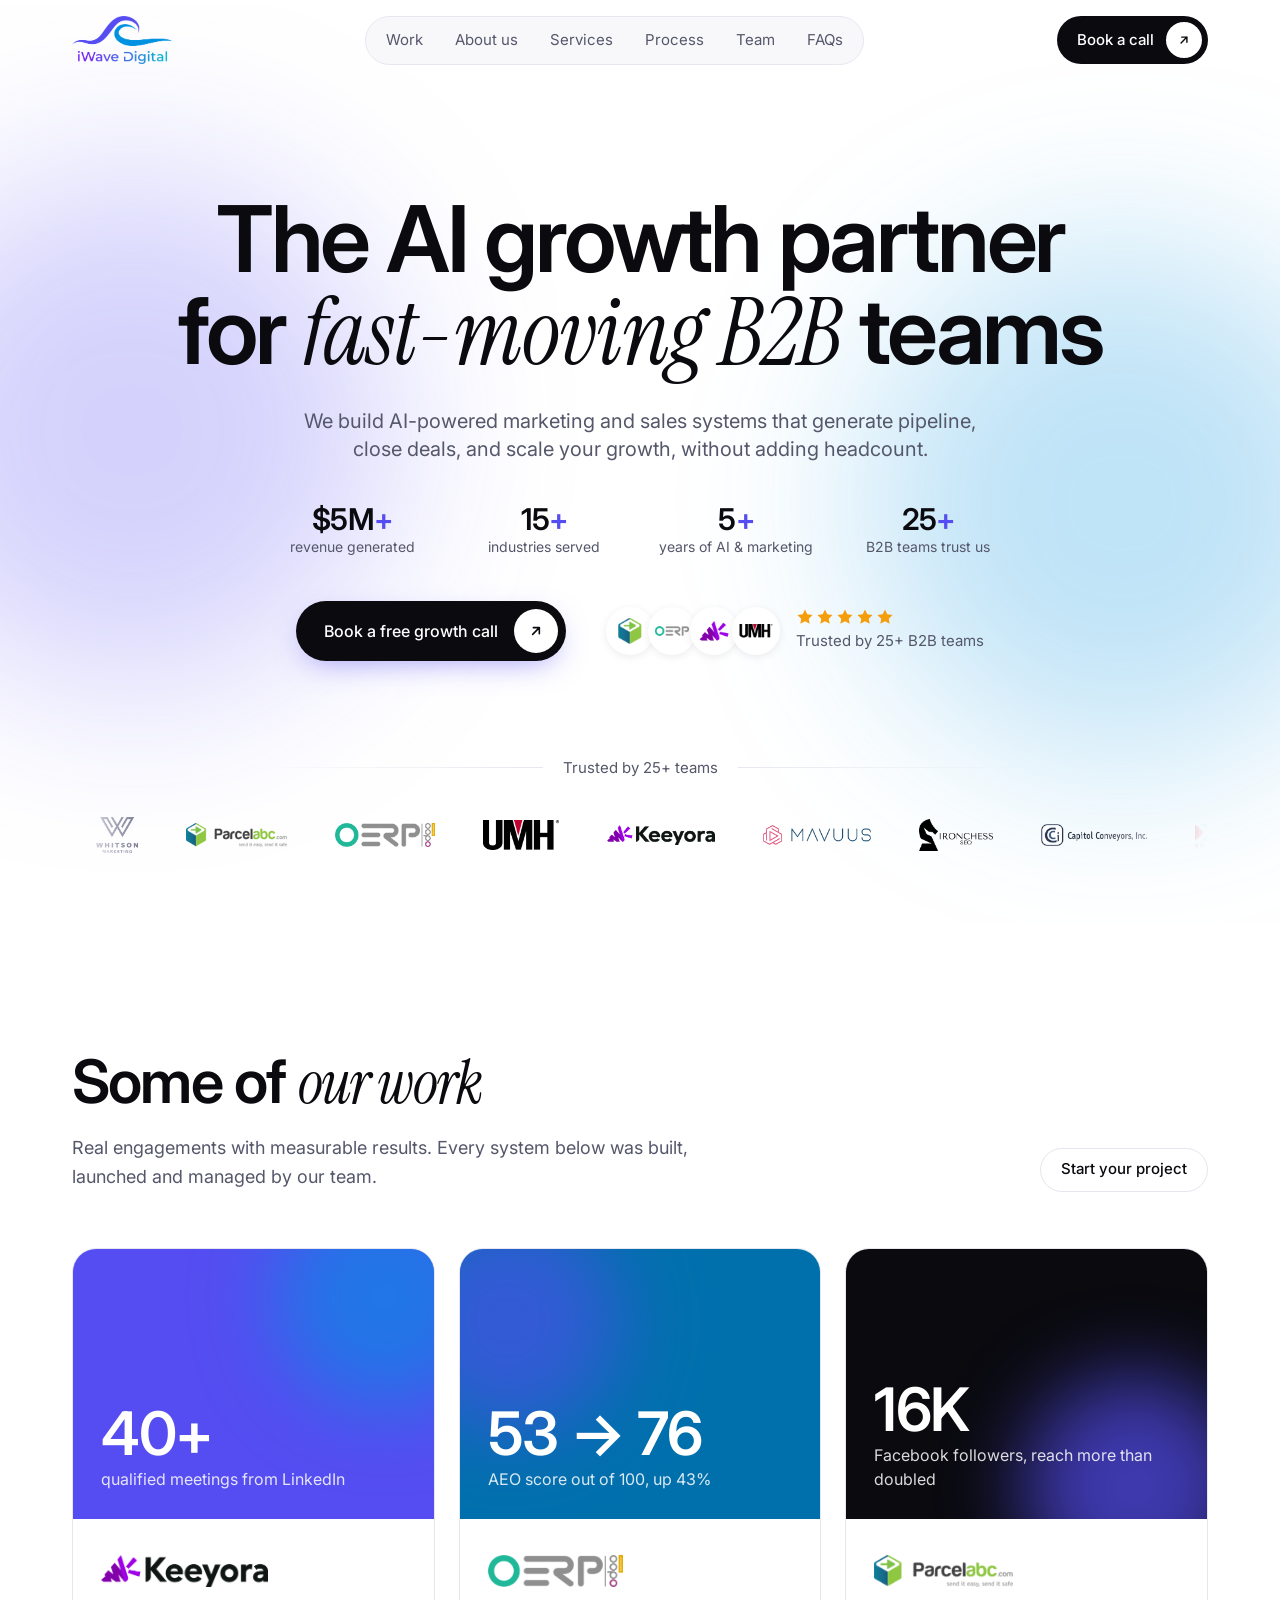
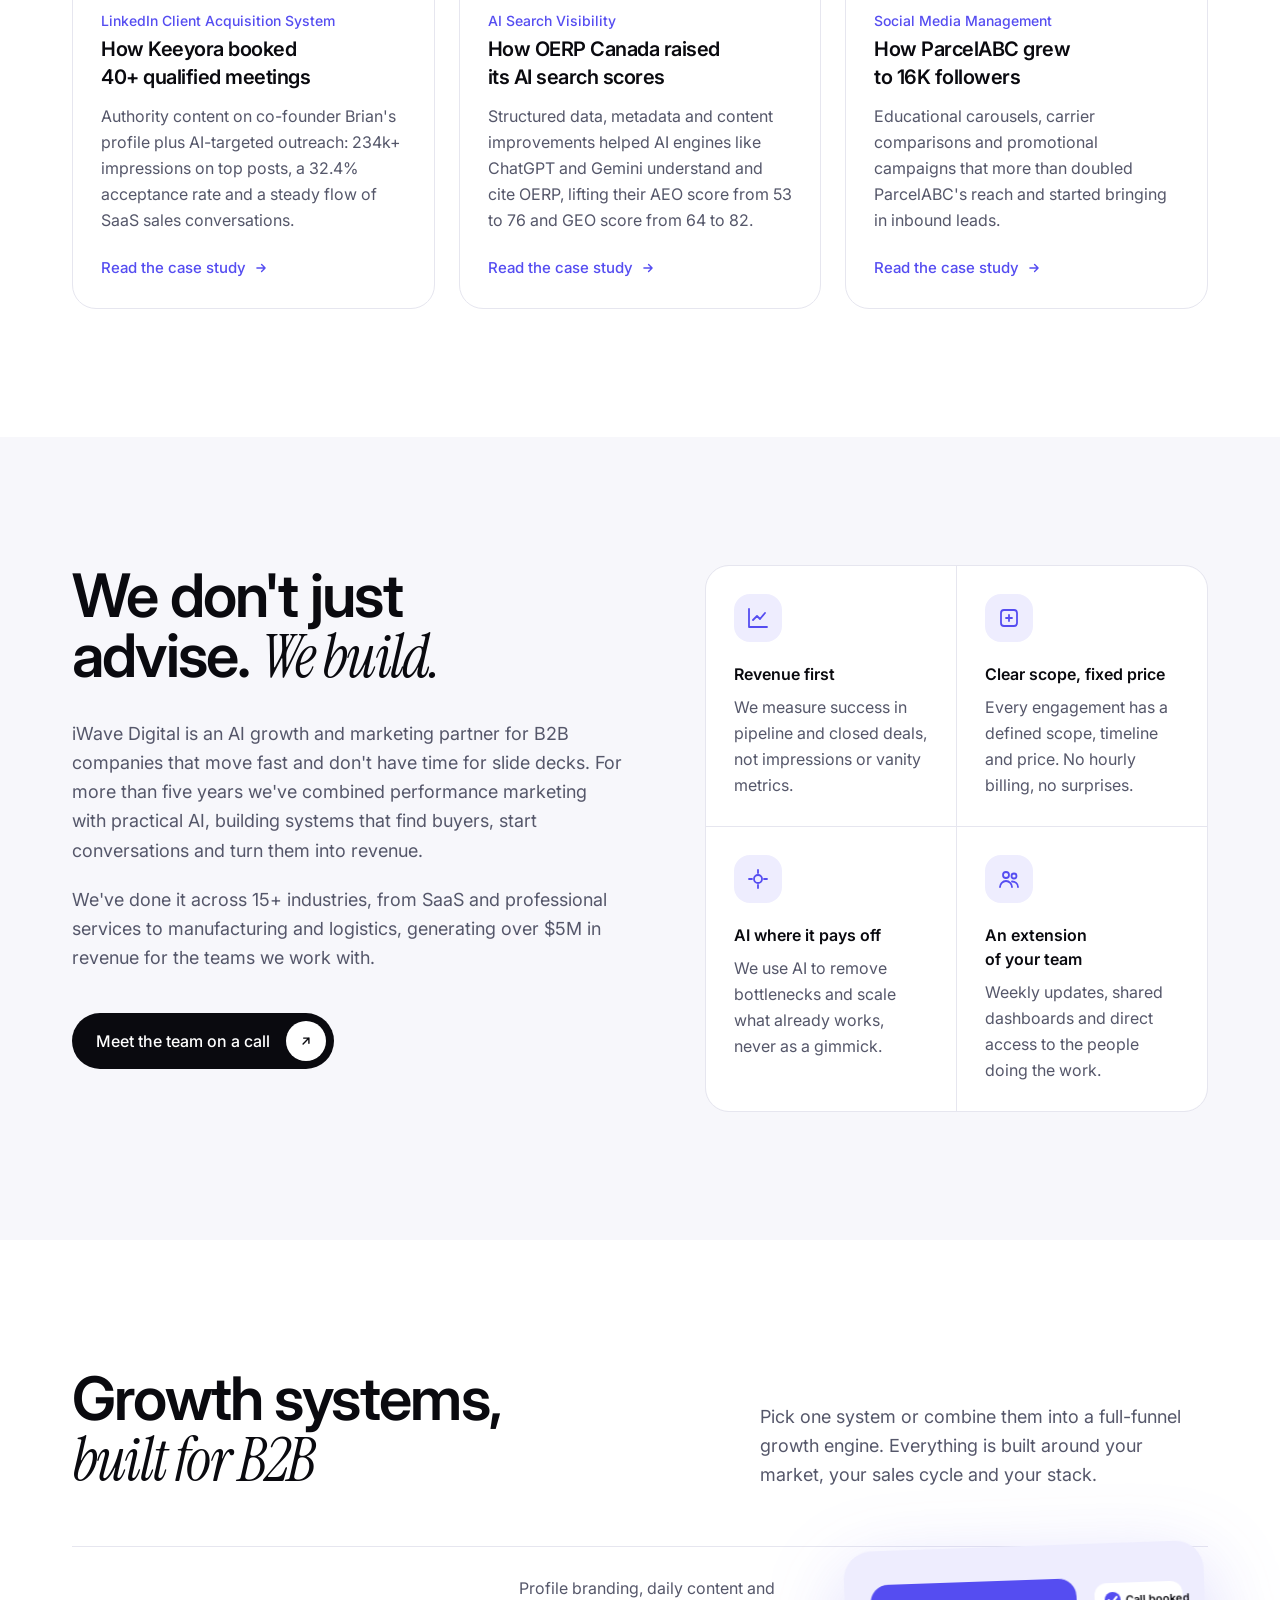
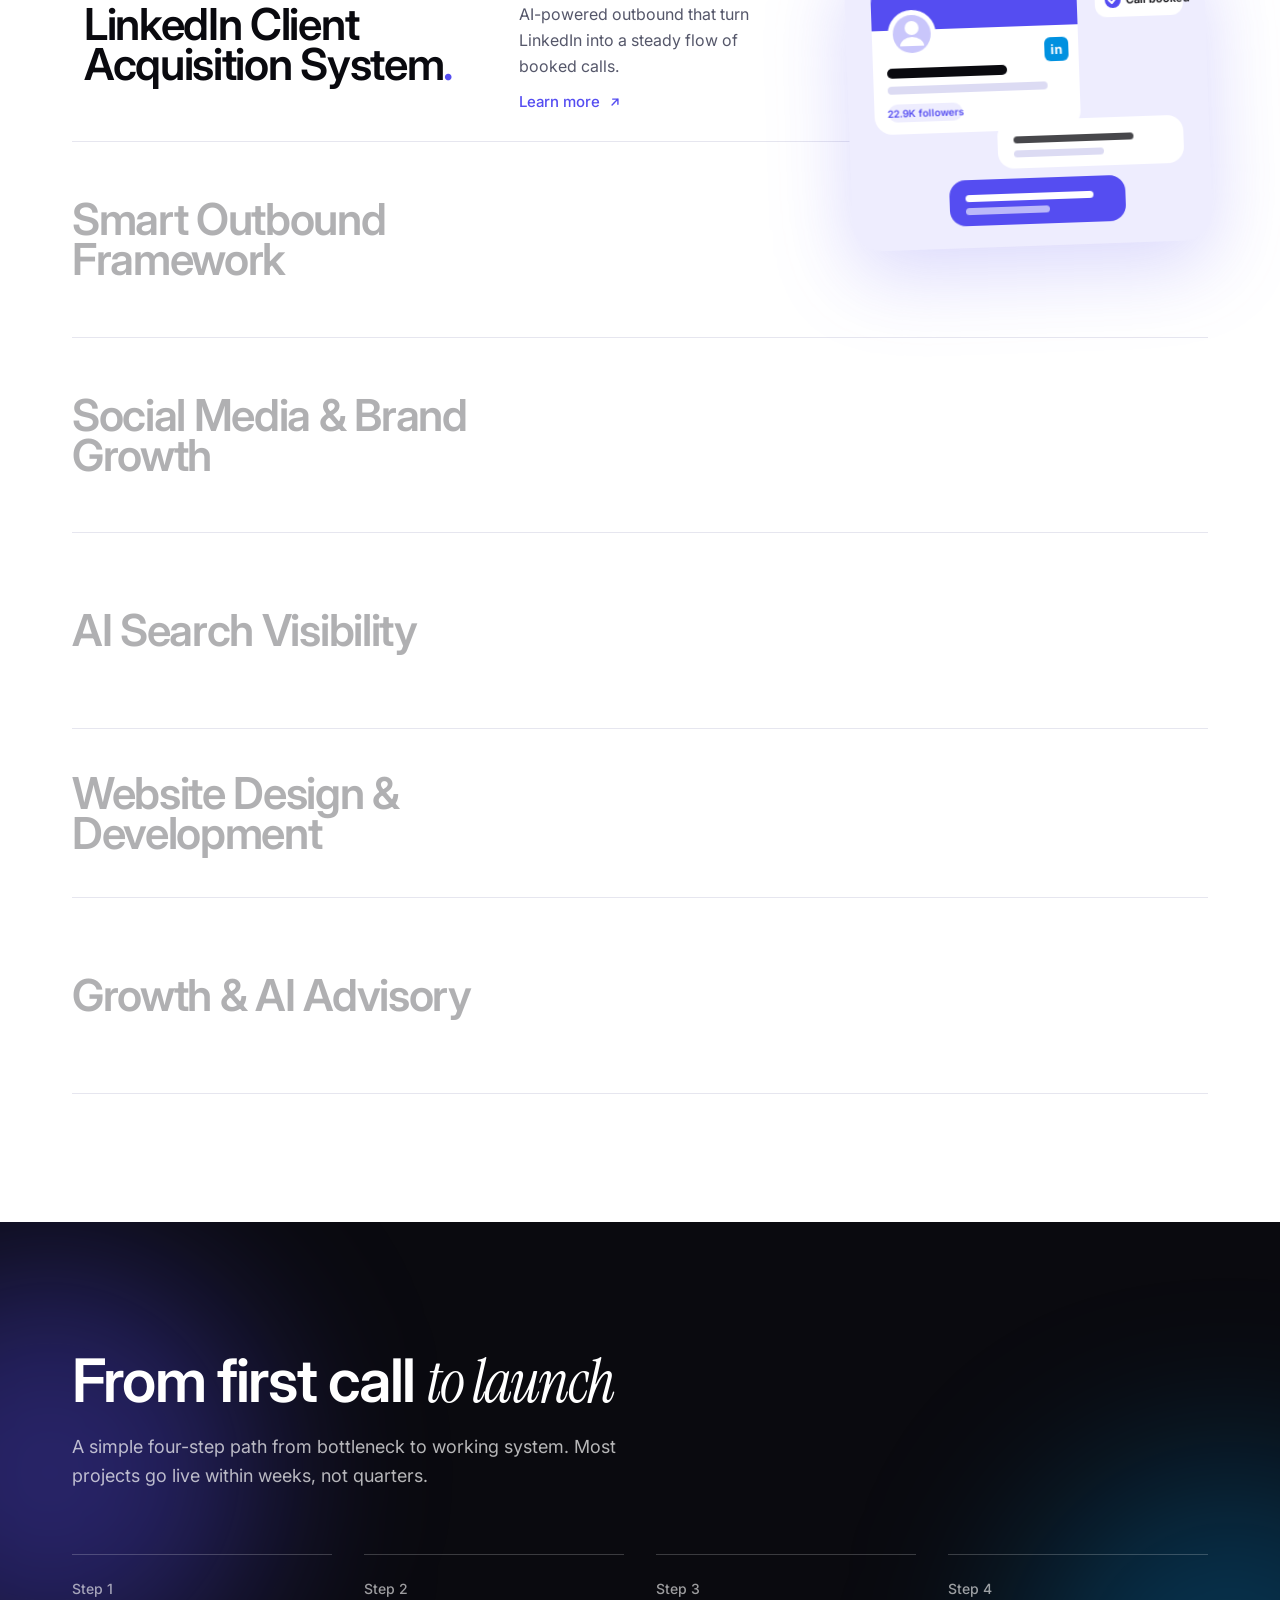
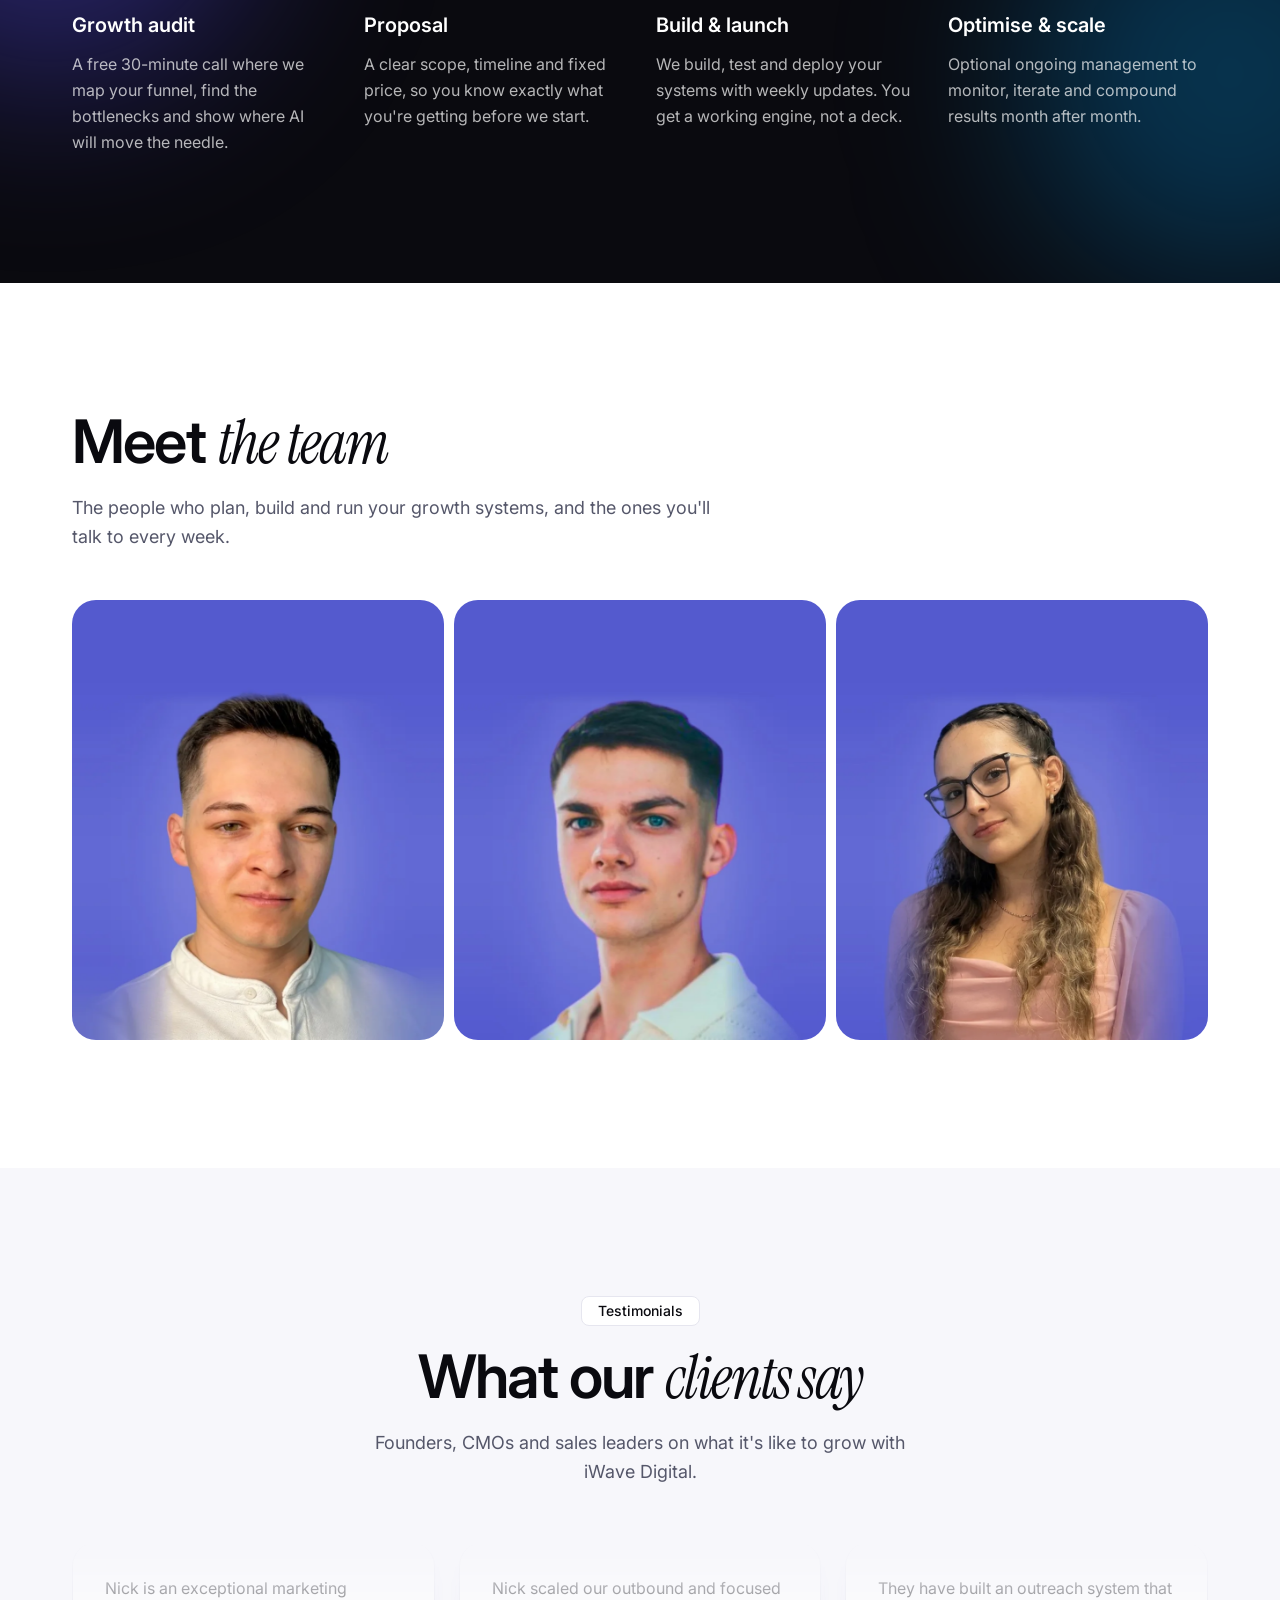
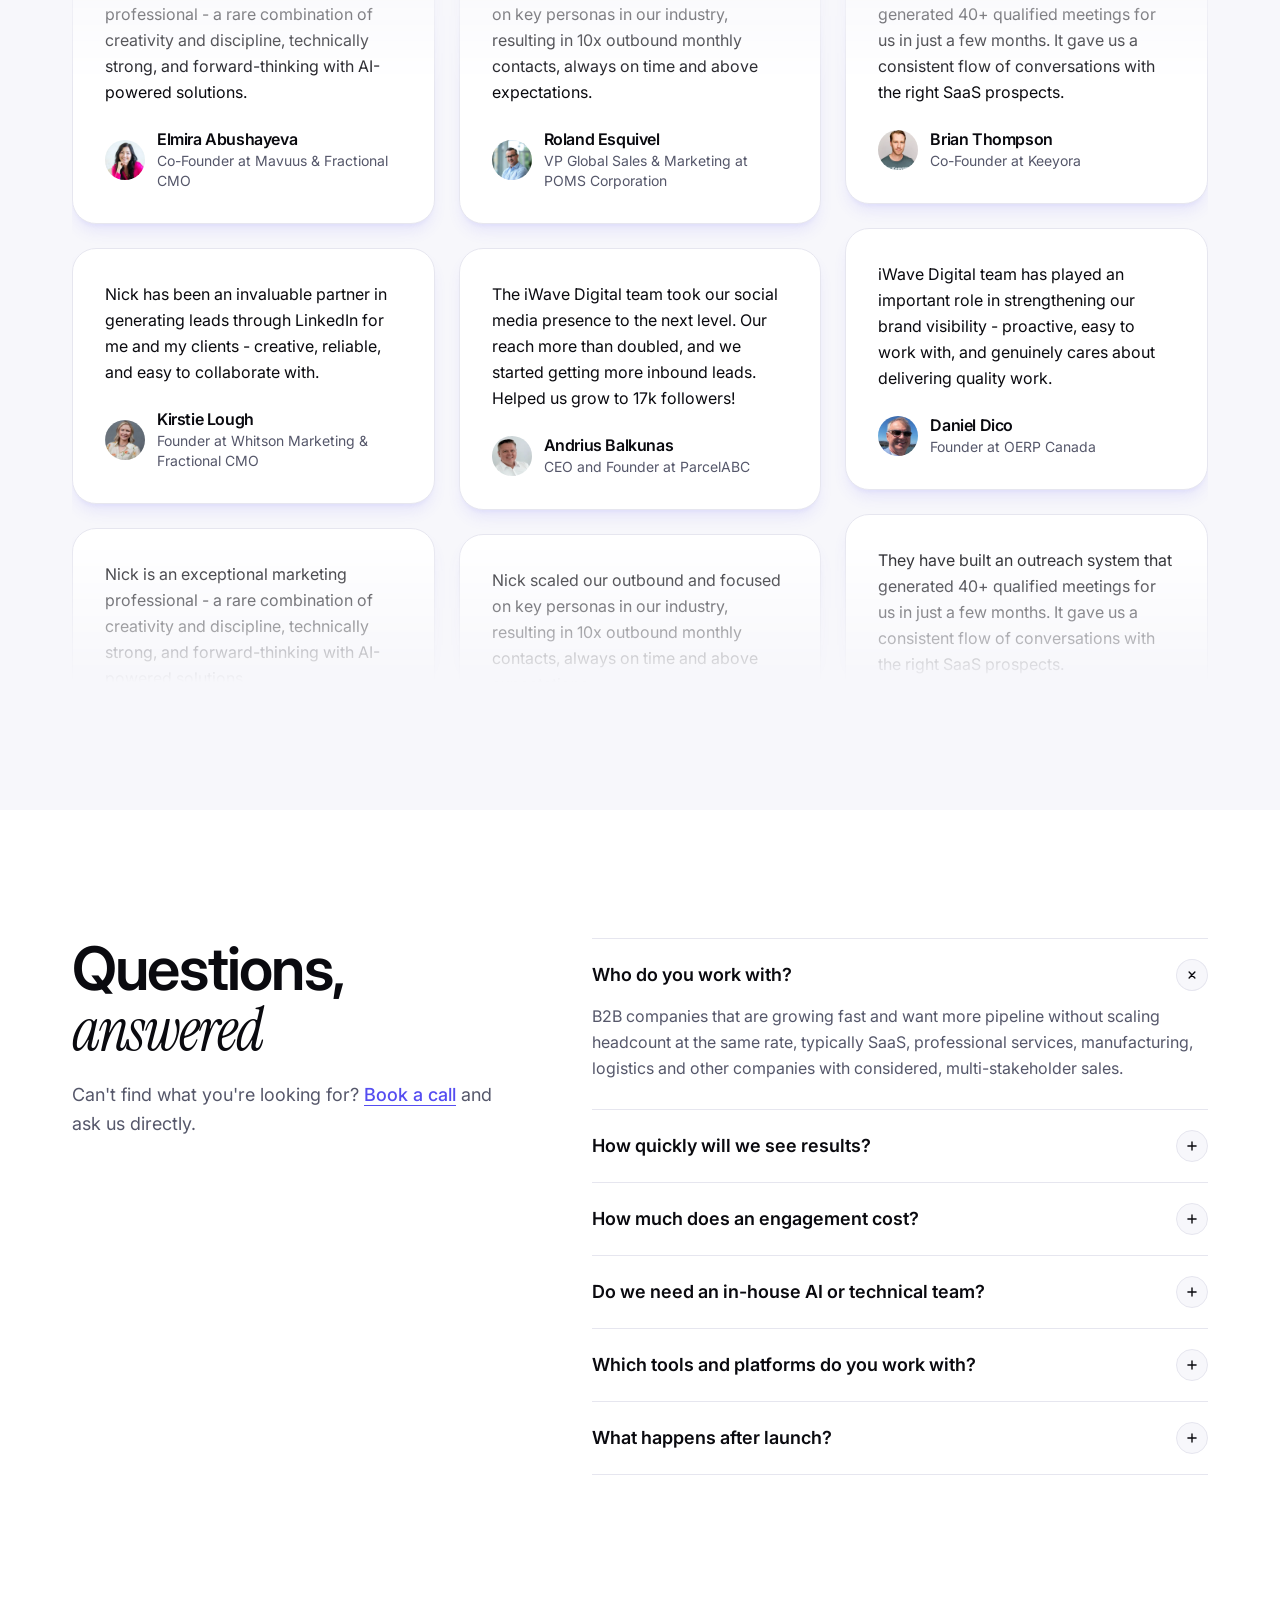
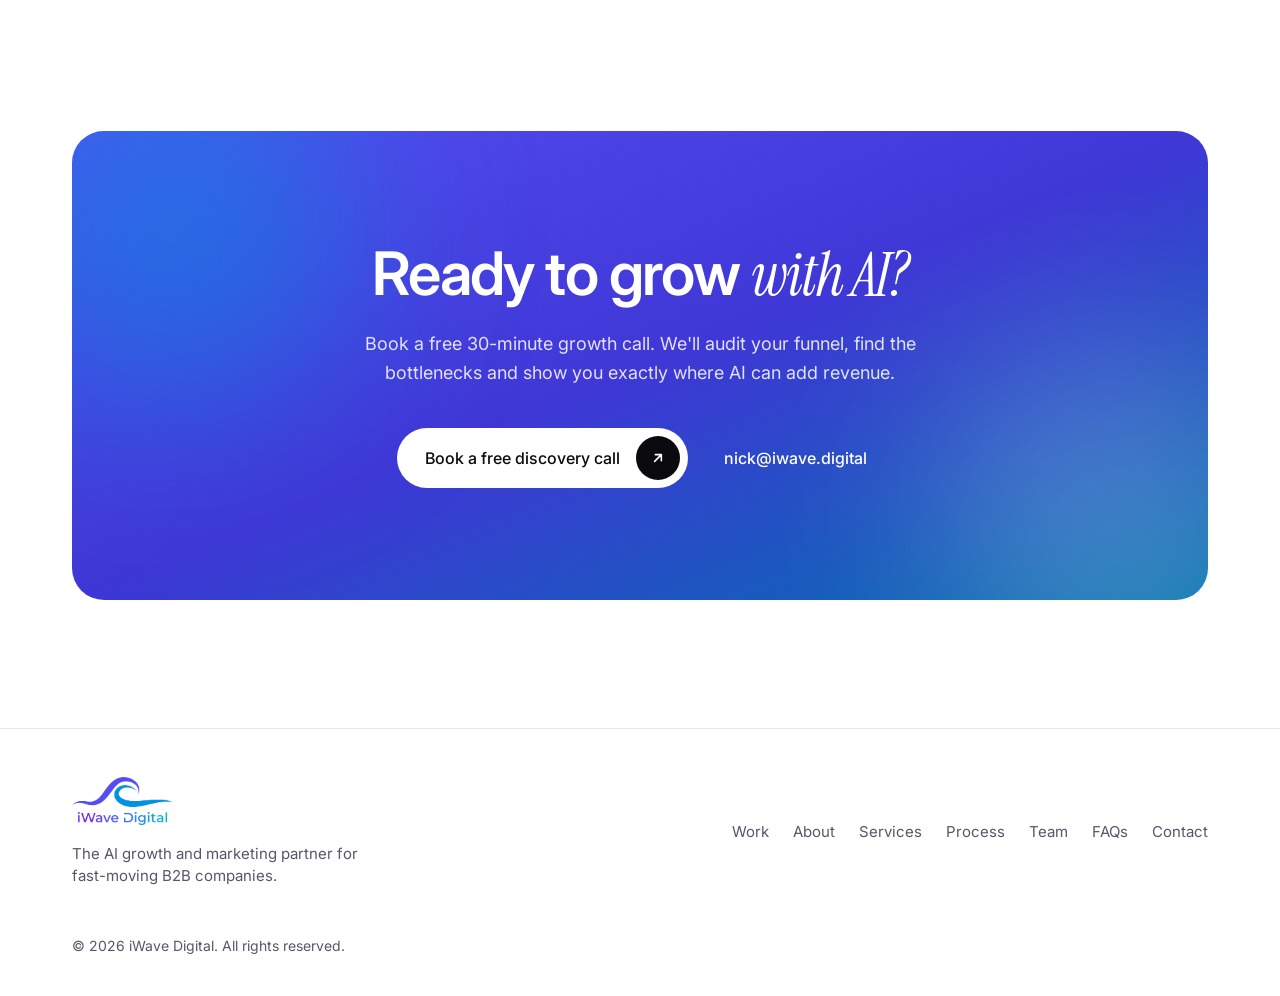
==== index.html @ d18ebdaa "Launch iWave Digital marketing site Static site: homepage, six service pages generated by tools/buil" ====
<!doctype html>
<html lang="en">
<head>
  <meta charset="utf-8" />
  <meta name="viewport" content="width=device-width, initial-scale=1" />
  <title>iWave Digital — The AI growth partner for fast-moving B2B companies</title>
  <meta name="description" content="iWave Digital builds AI-powered growth and marketing systems for fast-moving B2B companies. $5M+ revenue generated across 15+ industries." />
  <link rel="canonical" href="https://www.iwave.digital/" />
  <meta name="theme-color" content="#554DF1" />
  <link rel="icon" href="favicon.ico" sizes="any" />
  <link rel="icon" type="image/png" sizes="32x32" href="favicon-32x32.png" />
  <link rel="icon" type="image/png" sizes="16x16" href="favicon-16x16.png" />
  <link rel="apple-touch-icon" href="apple-touch-icon.png" />
  <link rel="manifest" href="site.webmanifest" />

  <meta property="og:type" content="website" />
  <meta property="og:site_name" content="iWave Digital" />
  <meta property="og:title" content="iWave Digital — The AI growth partner for fast-moving B2B companies" />
  <meta property="og:description" content="iWave Digital builds AI-powered growth and marketing systems for fast-moving B2B companies. $5M+ revenue generated across 15+ industries." />
  <meta property="og:url" content="https://www.iwave.digital/" />
  <meta property="og:image" content="https://www.iwave.digital/assets/og-image.jpg" />
  <meta property="og:image:width" content="1200" />
  <meta property="og:image:height" content="630" />
  <meta name="twitter:card" content="summary_large_image" />
  <meta name="twitter:title" content="iWave Digital — The AI growth partner for fast-moving B2B companies" />
  <meta name="twitter:description" content="iWave Digital builds AI-powered growth and marketing systems for fast-moving B2B companies. $5M+ revenue generated across 15+ industries." />
  <meta name="twitter:image" content="https://www.iwave.digital/assets/og-image.jpg" />

  <link rel="preconnect" href="https://fonts.googleapis.com" />
  <link rel="preconnect" href="https://fonts.gstatic.com" crossorigin />
  <link href="https://fonts.googleapis.com/css2?family=Inter:wght@400;500;600;700&family=Instrument+Serif:ital@0;1&display=swap" rel="stylesheet" />

  <link rel="stylesheet" href="assets/tailwind.css" />
  <link rel="stylesheet" href="assets/site.css" />
  <script type="application/ld+json">{"@context": "https://schema.org", "@type": "Organization", "name": "iWave Digital", "url": "https://www.iwave.digital/", "logo": "https://www.iwave.digital/assets/iwave-logo.png", "email": "nick@iwave.digital", "description": "iWave Digital builds AI-powered growth and marketing systems for fast-moving B2B companies. $5M+ revenue generated across 15+ industries.", "founder": {"@type": "Person", "name": "Nick Gheorghita"}}</script>
  <script type="application/ld+json">{"@context": "https://schema.org", "@type": "WebSite", "name": "iWave Digital", "url": "https://www.iwave.digital/"}</script>
  <script type="application/ld+json">{"@context": "https://schema.org", "@type": "FAQPage", "mainEntity": [{"@type": "Question", "name": "Who do you work with?", "acceptedAnswer": {"@type": "Answer", "text": "B2B companies that are growing fast and want more pipeline without scaling headcount at the same rate, typically SaaS, professional services, manufacturing, logistics and other companies with considered, multi-stakeholder sales."}}, {"@type": "Question", "name": "How quickly will we see results?", "acceptedAnswer": {"@type": "Answer", "text": "Most outbound and paid systems start producing meetings within the first 30–45 days. Content and SEO compound over three to six months. We agree on the milestones up front so you always know what to expect."}}, {"@type": "Question", "name": "How much does an engagement cost?", "acceptedAnswer": {"@type": "Answer", "text": "Every project is fixed-price and scoped after the growth audit, so there's no hourly billing or scope creep. You'll see the full price before anything starts."}}, {"@type": "Question", "name": "Do we need an in-house AI or technical team?", "acceptedAnswer": {"@type": "Answer", "text": "No. We handle strategy, build and deployment, and document everything so your team can run it. If you do have technical staff, we'll work alongside them."}}, {"@type": "Question", "name": "Which tools and platforms do you work with?", "acceptedAnswer": {"@type": "Answer", "text": "We build on the stack you already use, including HubSpot, Salesforce, Pipedrive, LinkedIn, Google Ads and more, and bring in best-in-class AI and automation tools only where they add value."}}, {"@type": "Question", "name": "What happens after launch?", "acceptedAnswer": {"@type": "Answer", "text": "You own everything we build. Many clients keep us on an optional monthly plan to monitor performance, run experiments and keep improving results."}}]}</script>
</head>

<body class="bg-white font-sans text-ink">
  <a href="#main" class="sr-only focus:not-sr-only focus:fixed focus:left-4 focus:top-4 focus:z-[100] focus:rounded-full focus:bg-ink focus:px-4 focus:py-2 focus:text-white">Skip to content</a>

  <!-- ============ HEADER ============ -->
  <header id="top" class="sticky top-0 z-50 transition-colors" data-header>
    <div class="mx-auto flex max-w-site items-center justify-between gap-4 px-4 py-4 sm:px-6 lg:px-8">
      <a href="#top" class="flex shrink-0 items-center">
        <img src="assets/iwave-logo.png" alt="iWave Digital" width="101" height="48" class="h-10 w-auto sm:h-12" />
      </a>

      <!-- Pill nav (desktop) -->
      <nav aria-label="Primary" class="hidden lg:block">
        <ul class="flex items-center rounded-full border border-line bg-surface/80 p-1 text-[15px] backdrop-blur" data-nav>
          <li><a href="#work" class="nav-link block rounded-full px-4 py-2 text-muted transition hover:text-ink">Work</a></li>
          <li><a href="#about" class="nav-link block rounded-full px-4 py-2 text-muted transition hover:text-ink">About us</a></li>
          <li><a href="#services" class="nav-link block rounded-full px-4 py-2 text-muted transition hover:text-ink">Services</a></li>
          <li><a href="#process" class="nav-link block rounded-full px-4 py-2 text-muted transition hover:text-ink">Process</a></li>
          <li><a href="#team" class="nav-link block rounded-full px-4 py-2 text-muted transition hover:text-ink">Team</a></li>
                    <li><a href="#faq" class="nav-link block rounded-full px-4 py-2 text-muted transition hover:text-ink">FAQs</a></li>
        </ul>
      </nav>

      <div class="flex items-center gap-2">
        <a href="https://cal.com/iwave-digital/discovery-call" target="_blank" rel="noopener" class="group hidden items-center gap-3 rounded-full bg-ink py-1.5 pl-5 pr-1.5 text-[15px] font-medium text-white transition hover:bg-brand sm:inline-flex">
          Book a call
          <span class="flex h-9 w-9 items-center justify-center rounded-full bg-white text-ink transition group-hover:rotate-45" aria-hidden="true">
            <svg width="14" height="14" viewBox="0 0 24 24" fill="none" stroke="currentColor" stroke-width="2.4" stroke-linecap="round" stroke-linejoin="round"><path d="M7 17 17 7M8 7h9v9"/></svg>
          </span>
        </a>
        <button type="button" class="flex h-11 w-11 items-center justify-center rounded-full border border-line bg-white lg:hidden" aria-controls="mobile-menu" aria-expanded="false" aria-label="Open menu" data-menu-btn>
          <svg width="20" height="20" viewBox="0 0 24 24" fill="none" stroke="currentColor" stroke-width="2" stroke-linecap="round" aria-hidden="true"><path d="M4 7h16M4 12h16M4 17h16"/></svg>
        </button>
      </div>
    </div>

    <!-- Mobile menu -->
    <div id="mobile-menu" class="hidden border-t border-line bg-white px-4 pb-6 pt-2 lg:hidden" data-menu>
      <ul class="flex flex-col text-lg">
        <li><a href="#work" class="block border-b border-line py-3">Work</a></li>
        <li><a href="#about" class="block border-b border-line py-3">About us</a></li>
        <li><a href="#services" class="block border-b border-line py-3">Services</a></li>
        <li><a href="#process" class="block border-b border-line py-3">Process</a></li>
        <li><a href="#team" class="block border-b border-line py-3">Team</a></li>
                <li><a href="#faq" class="block border-b border-line py-3">FAQs</a></li>
      </ul>
      <a href="https://cal.com/iwave-digital/discovery-call" target="_blank" rel="noopener" class="mt-5 flex items-center justify-center rounded-full bg-ink py-3.5 font-medium text-white">Book a call</a>
    </div>
  </header>

  <main id="main">
    <!-- ============ HERO ============ -->
    <section class="relative -mt-[76px] overflow-hidden pt-[76px]">
      <div class="glow left-[-10%] top-[18%] h-[520px] w-[520px] bg-brand/25" aria-hidden="true"></div>
      <div class="glow right-[-8%] top-[26%] h-[520px] w-[520px] bg-sky/25" aria-hidden="true"></div>

      <div class="relative mx-auto max-w-site px-4 pb-16 pt-20 text-center sm:px-6 sm:pt-28 lg:px-8">
        <h1 class="rise mx-auto max-w-5xl text-[44px] font-semibold leading-[1.02] tracking-[-0.035em] sm:text-7xl lg:text-[92px]">
          The AI growth partner for
          <span class="font-serif font-normal italic tracking-[-0.01em]">fast-moving B2B</span> teams
        </h1>
        <p class="rise rise-2 mx-auto mt-7 max-w-2xl text-lg leading-relaxed text-muted sm:text-xl">
          We build AI-powered marketing and sales systems that generate pipeline, close deals, and scale your growth, without adding headcount.
        </p>

        <dl class="rise rise-3 mx-auto mt-10 grid max-w-3xl grid-cols-2 gap-y-7 sm:grid-cols-4" aria-label="iWave Digital in numbers">
          <div class="flex flex-col-reverse items-center px-2">
            <dt class="mt-0.5 text-[13px] text-muted sm:text-sm">revenue generated</dt>
            <dd class="text-2xl font-semibold tracking-tight sm:text-[30px]">$5M<span class="text-brand">+</span></dd>
          </div>
          <div class="flex flex-col-reverse items-center px-2">
            <dt class="mt-0.5 text-[13px] text-muted sm:text-sm">industries served</dt>
            <dd class="text-2xl font-semibold tracking-tight sm:text-[30px]">15<span class="text-brand">+</span></dd>
          </div>
          <div class="flex flex-col-reverse items-center px-2">
            <dt class="mt-0.5 text-[13px] text-muted sm:text-sm">years of AI &amp; marketing</dt>
            <dd class="text-2xl font-semibold tracking-tight sm:text-[30px]">5<span class="text-brand">+</span></dd>
          </div>
          <div class="flex flex-col-reverse items-center px-2">
            <dt class="mt-0.5 text-[13px] text-muted sm:text-sm">B2B teams trust us</dt>
            <dd class="text-2xl font-semibold tracking-tight sm:text-[30px]">25<span class="text-brand">+</span></dd>
          </div>
        </dl>

        <div class="rise rise-4 mt-11 flex flex-col items-center justify-center gap-6 sm:flex-row sm:gap-10">
          <a href="https://cal.com/iwave-digital/discovery-call" target="_blank" rel="noopener" class="group inline-flex items-center gap-4 rounded-full bg-ink py-2 pl-7 pr-2 text-base font-medium text-white shadow-[0_10px_30px_-10px_rgba(85,77,241,.55)] transition hover:bg-brand">
            Book a free growth call
            <span class="flex h-11 w-11 items-center justify-center rounded-full bg-white text-ink transition group-hover:rotate-45" aria-hidden="true">
              <svg width="16" height="16" viewBox="0 0 24 24" fill="none" stroke="currentColor" stroke-width="2.4" stroke-linecap="round" stroke-linejoin="round"><path d="M7 17 17 7M8 7h9v9"/></svg>
            </span>
          </a>

          <div class="flex items-center gap-4 text-left">
            <div class="flex -space-x-1.5">
              <img src="assets/marks/parcelabc.webp" alt="ParcelABC" title="ParcelABC" width="48" height="48" class="h-12 w-12 rounded-full border-2 border-white bg-white shadow-[0_2px_8px_rgba(10,10,15,.08)]" />
              <img src="assets/marks/oerp-canada.webp" alt="OERP Canada" title="OERP Canada" width="48" height="48" class="h-12 w-12 rounded-full border-2 border-white bg-white shadow-[0_2px_8px_rgba(10,10,15,.08)]" />
              <img src="assets/marks/keeyora.webp" alt="Keeyora" title="Keeyora" width="48" height="48" class="h-12 w-12 rounded-full border-2 border-white bg-white shadow-[0_2px_8px_rgba(10,10,15,.08)]" />
              <img src="assets/marks/umh.webp" alt="UMH" title="UMH" width="48" height="48" class="h-12 w-12 rounded-full border-2 border-white bg-white shadow-[0_2px_8px_rgba(10,10,15,.08)]" />
            </div>
            <div>
              <div class="flex gap-0.5 text-[#F59E0B]" role="img" aria-label="Rated 5 out of 5">
                <svg width="18" height="18" viewBox="0 0 24 24" fill="currentColor" aria-hidden="true"><path d="m12 2 3.1 6.3 6.9 1-5 4.9 1.2 6.8L12 17.8 5.8 21l1.2-6.8-5-4.9 6.9-1z"/></svg>
                <svg width="18" height="18" viewBox="0 0 24 24" fill="currentColor" aria-hidden="true"><path d="m12 2 3.1 6.3 6.9 1-5 4.9 1.2 6.8L12 17.8 5.8 21l1.2-6.8-5-4.9 6.9-1z"/></svg>
                <svg width="18" height="18" viewBox="0 0 24 24" fill="currentColor" aria-hidden="true"><path d="m12 2 3.1 6.3 6.9 1-5 4.9 1.2 6.8L12 17.8 5.8 21l1.2-6.8-5-4.9 6.9-1z"/></svg>
                <svg width="18" height="18" viewBox="0 0 24 24" fill="currentColor" aria-hidden="true"><path d="m12 2 3.1 6.3 6.9 1-5 4.9 1.2 6.8L12 17.8 5.8 21l1.2-6.8-5-4.9 6.9-1z"/></svg>
                <svg width="18" height="18" viewBox="0 0 24 24" fill="currentColor" aria-hidden="true"><path d="m12 2 3.1 6.3 6.9 1-5 4.9 1.2 6.8L12 17.8 5.8 21l1.2-6.8-5-4.9 6.9-1z"/></svg>
              </div>
              <p class="mt-1 text-[15px] text-muted">Trusted by 25+ B2B teams</p>
            </div>
          </div>
        </div>

        <!-- Logo marquee -->
        <div class="rise rise-4 mt-24">
          <div class="mx-auto flex max-w-3xl items-center gap-5 text-[15px] text-muted">
            <span class="h-px flex-1 bg-gradient-to-r from-transparent to-line" aria-hidden="true"></span>
            <p>Trusted by 25+ teams</p>
            <span class="h-px flex-1 bg-gradient-to-l from-transparent to-line" aria-hidden="true"></span>
          </div>

          <div class="marquee relative mt-8 overflow-hidden" data-marquee>
            <!-- Logos are pre-sized in assets/logos to equal visual weight; the list is duplicated once for a seamless loop. -->
            <ul class="marquee-track items-center" aria-label="Client logos">
              <li class="flex h-12 shrink-0 items-center justify-center px-5 sm:px-6"><img src="assets/logos/whitson-marketing.webp" alt="Whitson Marketing" width="42" height="36" /></li>
              <li class="flex h-12 shrink-0 items-center justify-center px-5 sm:px-6"><img src="assets/logos/parcelabc.webp" alt="ParcelABC" width="101" height="23" /></li>
              <li class="flex h-12 shrink-0 items-center justify-center px-5 sm:px-6"><img src="assets/logos/oerp-canada.webp" alt="OERP Canada" width="100" height="24" /></li>
              <li class="flex h-12 shrink-0 items-center justify-center px-5 sm:px-6"><img src="assets/logos/umh.webp" alt="UMH" width="76" height="32" /></li>
              <li class="flex h-12 shrink-0 items-center justify-center px-5 sm:px-6"><img src="assets/logos/keeyora.webp" alt="Keeyora" width="108" height="21" /></li>
              <li class="flex h-12 shrink-0 items-center justify-center px-5 sm:px-6"><img src="assets/logos/mavuus.webp" alt="Mavuus" width="108" height="20" /></li>
              <li class="flex h-12 shrink-0 items-center justify-center px-5 sm:px-6"><img src="assets/logos/ironchess-seo.webp" alt="IronChess SEO" width="74" height="32" /></li>
              <li class="flex h-12 shrink-0 items-center justify-center px-5 sm:px-6"><img src="assets/logos/capitol-conveyors.webp" alt="Capitol Conveyors" width="106" height="22" /></li>
              <li class="flex h-12 shrink-0 items-center justify-center px-5 sm:px-6"><img src="assets/logos/poms.webp" alt="POMS" width="91" height="26" /></li>
              <!-- duplicate set for seamless loop -->
              <li class="flex h-12 shrink-0 items-center justify-center px-5 sm:px-6" aria-hidden="true"><img src="assets/logos/whitson-marketing.webp" alt="" width="42" height="36" /></li>
              <li class="flex h-12 shrink-0 items-center justify-center px-5 sm:px-6" aria-hidden="true"><img src="assets/logos/parcelabc.webp" alt="" width="101" height="23" /></li>
              <li class="flex h-12 shrink-0 items-center justify-center px-5 sm:px-6" aria-hidden="true"><img src="assets/logos/oerp-canada.webp" alt="" width="100" height="24" /></li>
              <li class="flex h-12 shrink-0 items-center justify-center px-5 sm:px-6" aria-hidden="true"><img src="assets/logos/umh.webp" alt="" width="76" height="32" /></li>
              <li class="flex h-12 shrink-0 items-center justify-center px-5 sm:px-6" aria-hidden="true"><img src="assets/logos/keeyora.webp" alt="" width="108" height="21" /></li>
              <li class="flex h-12 shrink-0 items-center justify-center px-5 sm:px-6" aria-hidden="true"><img src="assets/logos/mavuus.webp" alt="" width="108" height="20" /></li>
              <li class="flex h-12 shrink-0 items-center justify-center px-5 sm:px-6" aria-hidden="true"><img src="assets/logos/ironchess-seo.webp" alt="" width="74" height="32" /></li>
              <li class="flex h-12 shrink-0 items-center justify-center px-5 sm:px-6" aria-hidden="true"><img src="assets/logos/capitol-conveyors.webp" alt="" width="106" height="22" /></li>
              <li class="flex h-12 shrink-0 items-center justify-center px-5 sm:px-6" aria-hidden="true"><img src="assets/logos/poms.webp" alt="" width="91" height="26" /></li>
            </ul>
          </div>
        </div>
      </div>
    </section>

    <!-- ============ CASE STUDIES ============ -->
    <section id="work" class="py-24 sm:py-32">
      <div class="mx-auto max-w-site px-4 sm:px-6 lg:px-8">
        <div class="flex flex-col justify-between gap-6 md:flex-row md:items-end">
          <div class="max-w-2xl">
            <h2 class="text-4xl font-semibold tracking-[-0.03em] sm:text-6xl">Some of <span class="font-serif font-normal italic">our work</span></h2>
            <p class="mt-5 text-lg leading-relaxed text-muted">Real engagements with measurable results. Every system below was built, launched and managed by our team.</p>
          </div>
          <a href="https://cal.com/iwave-digital/discovery-call" target="_blank" rel="noopener" class="inline-flex h-11 items-center gap-2 self-start rounded-full border border-line px-5 text-[15px] font-medium transition hover:border-ink md:self-auto">Start your project</a>
        </div>

        <div class="mt-14 grid gap-6 lg:grid-cols-3">
          <a href="services/linkedin-client-acquisition.html#case-study" class="group flex flex-col overflow-hidden rounded-3xl border border-line bg-white transition hover:-translate-y-1 hover:shadow-[0_24px_60px_-30px_rgba(85,77,241,.45)]">
            <div class="relative flex aspect-[4/3] flex-col justify-end overflow-hidden bg-brand p-7 text-white">
              <div class="absolute -right-16 -top-16 bg-sky/60 h-56 w-56 rounded-full blur-2xl" aria-hidden="true"></div>
              <p class="relative text-6xl font-semibold tracking-tight">40+</p>
              <p class="relative mt-1 text-white/85">qualified meetings from LinkedIn</p>
            </div>
            <div class="flex flex-1 flex-col p-7">
              <div class="flex h-12 items-center"><img src="assets/logos/keeyora.webp" alt="Keeyora" width="180" height="35" class="h-8 w-auto" loading="lazy" /></div>
              <p class="mt-4 text-sm font-medium text-brand">LinkedIn Client Acquisition System</p>
              <h3 class="mt-1 text-xl font-semibold tracking-tight">How Keeyora booked 40+ qualified meetings</h3>
              <p class="mt-3 leading-relaxed text-muted">Authority content on co-founder Brian's profile plus AI-targeted outreach: 234k+ impressions on top posts, a 32.4% acceptance rate and a steady flow of SaaS sales conversations.</p>
              <span class="mt-auto inline-flex items-center gap-2 pt-6 text-[15px] font-medium text-brand">Read the case study<svg class="transition group-hover:translate-x-1" width="14" height="14" viewBox="0 0 24 24" fill="none" stroke="currentColor" stroke-width="2.4" stroke-linecap="round" stroke-linejoin="round" aria-hidden="true"><path d="M5 12h14M13 6l6 6-6 6"/></svg></span>
            </div>
          </a>

          <a href="services/ai-search-visibility.html#case-study" class="group flex flex-col overflow-hidden rounded-3xl border border-line bg-white transition hover:-translate-y-1 hover:shadow-[0_24px_60px_-30px_rgba(85,77,241,.45)]">
            <div class="relative flex aspect-[4/3] flex-col justify-end overflow-hidden bg-sky-dark p-7 text-white">
              <div class="absolute -left-16 -top-10 bg-brand/60 h-56 w-56 rounded-full blur-2xl" aria-hidden="true"></div>
              <p class="relative text-6xl font-semibold tracking-tight">53 → 76</p>
              <p class="relative mt-1 text-white/85">AEO score out of 100, up 43%</p>
            </div>
            <div class="flex flex-1 flex-col p-7">
              <div class="flex h-12 items-center"><img src="assets/logos/oerp-canada.webp" alt="OERP Canada" width="167" height="40" class="h-8 w-auto" loading="lazy" /></div>
              <p class="mt-4 text-sm font-medium text-brand">AI Search Visibility</p>
              <h3 class="mt-1 text-xl font-semibold tracking-tight">How OERP Canada raised its AI search scores</h3>
              <p class="mt-3 leading-relaxed text-muted">Structured data, metadata and content improvements helped AI engines like ChatGPT and Gemini understand and cite OERP, lifting their AEO score from 53 to 76 and GEO score from 64 to 82.</p>
              <span class="mt-auto inline-flex items-center gap-2 pt-6 text-[15px] font-medium text-brand">Read the case study<svg class="transition group-hover:translate-x-1" width="14" height="14" viewBox="0 0 24 24" fill="none" stroke="currentColor" stroke-width="2.4" stroke-linecap="round" stroke-linejoin="round" aria-hidden="true"><path d="M5 12h14M13 6l6 6-6 6"/></svg></span>
            </div>
          </a>

          <a href="services/social-media-brand-growth.html#case-studies" class="group flex flex-col overflow-hidden rounded-3xl border border-line bg-white transition hover:-translate-y-1 hover:shadow-[0_24px_60px_-30px_rgba(85,77,241,.45)]">
            <div class="relative flex aspect-[4/3] flex-col justify-end overflow-hidden bg-ink p-7 text-white">
              <div class="absolute -bottom-20 -right-10 bg-brand/70 h-56 w-56 rounded-full blur-2xl" aria-hidden="true"></div>
              <p class="relative text-6xl font-semibold tracking-tight">16K</p>
              <p class="relative mt-1 text-white/85">Facebook followers, reach more than doubled</p>
            </div>
            <div class="flex flex-1 flex-col p-7">
              <div class="flex h-12 items-center"><img src="assets/logos/parcelabc.webp" alt="ParcelABC" width="169" height="39" class="h-8 w-auto" loading="lazy" /></div>
              <p class="mt-4 text-sm font-medium text-brand">Social Media Management</p>
              <h3 class="mt-1 text-xl font-semibold tracking-tight">How ParcelABC grew to 16K followers</h3>
              <p class="mt-3 leading-relaxed text-muted">Educational carousels, carrier comparisons and promotional campaigns that more than doubled ParcelABC's reach and started bringing in inbound leads.</p>
              <span class="mt-auto inline-flex items-center gap-2 pt-6 text-[15px] font-medium text-brand">Read the case study<svg class="transition group-hover:translate-x-1" width="14" height="14" viewBox="0 0 24 24" fill="none" stroke="currentColor" stroke-width="2.4" stroke-linecap="round" stroke-linejoin="round" aria-hidden="true"><path d="M5 12h14M13 6l6 6-6 6"/></svg></span>
            </div>
          </a>
        </div>
      </div>
    </section>

    <!-- ============ ABOUT ============ -->
    <section id="about" class="bg-surface py-24 sm:py-32">
      <div class="mx-auto grid max-w-site gap-14 px-4 sm:px-6 lg:grid-cols-[1.1fr_1fr] lg:gap-20 lg:px-8">
        <div>
          <h2 class="text-4xl font-semibold tracking-[-0.03em] sm:text-6xl">We don't just advise. <span class="font-serif font-normal italic">We build.</span></h2>
          <div class="mt-8 space-y-5 text-lg leading-relaxed text-muted">
            <p>iWave Digital is an AI growth and marketing partner for B2B companies that move fast and don't have time for slide decks. For more than five years we've combined performance marketing with practical AI, building systems that find buyers, start conversations and turn them into revenue.</p>
            <p>We've done it across 15+ industries, from SaaS and professional services to manufacturing and logistics, generating over $5M in revenue for the teams we work with.</p>
          </div>
          <a href="https://cal.com/iwave-digital/discovery-call" target="_blank" rel="noopener" class="group mt-10 inline-flex items-center gap-4 rounded-full bg-ink py-2 pl-6 pr-2 font-medium text-white transition hover:bg-brand">
            Meet the team on a call
            <span class="flex h-10 w-10 items-center justify-center rounded-full bg-white text-ink transition group-hover:rotate-45" aria-hidden="true">
              <svg width="14" height="14" viewBox="0 0 24 24" fill="none" stroke="currentColor" stroke-width="2.4" stroke-linecap="round" stroke-linejoin="round"><path d="M7 17 17 7M8 7h9v9"/></svg>
            </span>
          </a>
        </div>

        <!-- Principle cards: cursor spotlight, animated icon tile and accent bar on hover/focus/tap -->
        <ul class="grid gap-px overflow-hidden rounded-3xl border border-line bg-line sm:grid-cols-2">
          <li class="about-card group bg-white p-7" tabindex="0">
            <span class="about-icon flex h-12 w-12 items-center justify-center rounded-2xl bg-brand-soft text-brand" aria-hidden="true">
              <svg width="24" height="24" viewBox="0 0 24 24" fill="none" stroke="currentColor" stroke-width="1.8" stroke-linecap="round" stroke-linejoin="round"><path d="M3 3v18h18"/><path class="ab-line" d="m7 14 4-4 3 3 5-6"/><circle class="ab-dot" cx="19" cy="7" r="1.6" fill="currentColor" stroke="none"/></svg>
            </span>
            <h3 class="mt-5 font-semibold">Revenue first</h3>
            <p class="mt-2 leading-relaxed text-muted">We measure success in pipeline and closed deals, not impressions or vanity metrics.</p>
            <span class="about-bar" aria-hidden="true"></span>
          </li>
          <li class="about-card group bg-white p-7" tabindex="0">
            <span class="about-icon flex h-12 w-12 items-center justify-center rounded-2xl bg-brand-soft text-brand" aria-hidden="true">
              <svg width="24" height="24" viewBox="0 0 24 24" fill="none" stroke="currentColor" stroke-width="1.8" stroke-linecap="round" stroke-linejoin="round"><rect x="4" y="4" width="16" height="16" rx="3"/><path class="ab-plus" d="M9 12h6M12 9v6"/></svg>
            </span>
            <h3 class="mt-5 font-semibold">Clear scope, fixed price</h3>
            <p class="mt-2 leading-relaxed text-muted">Every engagement has a defined scope, timeline and price. No hourly billing, no surprises.</p>
            <span class="about-bar" aria-hidden="true"></span>
          </li>
          <li class="about-card group bg-white p-7" tabindex="0">
            <span class="about-icon flex h-12 w-12 items-center justify-center rounded-2xl bg-brand-soft text-brand" aria-hidden="true">
              <svg width="24" height="24" viewBox="0 0 24 24" fill="none" stroke="currentColor" stroke-width="1.8" stroke-linecap="round" stroke-linejoin="round"><path class="ab-rays" d="M12 3v3M12 18v3M3 12h3M18 12h3"/><circle class="ab-core" cx="12" cy="12" r="4"/></svg>
            </span>
            <h3 class="mt-5 font-semibold">AI where it pays off</h3>
            <p class="mt-2 leading-relaxed text-muted">We use AI to remove bottlenecks and scale what already works, never as a gimmick.</p>
            <span class="about-bar" aria-hidden="true"></span>
          </li>
          <li class="about-card group bg-white p-7" tabindex="0">
            <span class="about-icon flex h-12 w-12 items-center justify-center rounded-2xl bg-brand-soft text-brand" aria-hidden="true">
              <svg width="24" height="24" viewBox="0 0 24 24" fill="none" stroke="currentColor" stroke-width="1.8" stroke-linecap="round" stroke-linejoin="round"><g class="ab-p1"><circle cx="9" cy="8" r="3"/><path d="M3 20c0-3.3 2.7-6 6-6s6 2.7 6 6"/></g><g class="ab-p2"><circle cx="17" cy="9" r="2.5"/><path d="M15 14.5c3 0 6 1.8 6 5.5"/></g></svg>
            </span>
            <h3 class="mt-5 font-semibold">An extension of your team</h3>
            <p class="mt-2 leading-relaxed text-muted">Weekly updates, shared dashboards and direct access to the people doing the work.</p>
            <span class="about-bar" aria-hidden="true"></span>
          </li>
        </ul>
      </div>
    </section>

    <!-- ============ SERVICES ============ -->
    <!-- Hover (desktop) or tap (mobile) a service to highlight it; the illustration card follows the active row. -->
    <section id="services" class="py-24 sm:py-32">
      <div class="mx-auto max-w-site px-4 sm:px-6 lg:px-8">
        <div class="flex flex-col justify-between gap-6 lg:flex-row lg:items-end">
          <h2 class="max-w-xl text-4xl font-semibold tracking-[-0.03em] sm:text-6xl">Growth systems, <span class="font-serif font-normal italic">built for B2B</span></h2>
          <p class="max-w-md text-lg leading-relaxed text-muted">Pick one system or combine them into a full-funnel growth engine. Everything is built around your market, your sales cycle and your stack.</p>
        </div>

        <div class="svc-list relative mt-14" data-svc-list>
          <ul class="border-t border-line">
          <li>
            <a href="services/linkedin-client-acquisition.html" class="svc-row group grid items-center gap-x-8 gap-y-3 border-b border-line py-6 outline-none sm:py-7 lg:grid-cols-[minmax(0,1.2fr)_minmax(0,0.8fr)_380px]" data-svc="0">
              <span class="svc-name block text-[28px] font-semibold leading-tight tracking-[-0.03em] sm:text-4xl lg:text-[44px]">LinkedIn Client Acquisition System<span class="svc-dot text-brand" aria-hidden="true">.</span></span>
              <span class="svc-desc">
                <span class="block leading-relaxed text-muted">Profile branding, daily content and AI-powered outbound that turn LinkedIn into a steady flow of booked calls.</span>
                <span class="mt-3 inline-flex items-center gap-2 text-[15px] font-medium text-brand">Learn more<svg width="14" height="14" viewBox="0 0 24 24" fill="none" stroke="currentColor" stroke-width="2.4" stroke-linecap="round" stroke-linejoin="round" aria-hidden="true"><path d="M7 17 17 7M8 7h9v9"/></svg></span>
              </span>
              <span class="svc-mobile-art lg:hidden" aria-hidden="true"></span>
            </a>
          </li>
          <li>
            <a href="services/smart-outbound-framework.html" class="svc-row group grid items-center gap-x-8 gap-y-3 border-b border-line py-6 outline-none sm:py-7 lg:grid-cols-[minmax(0,1.2fr)_minmax(0,0.8fr)_380px]" data-svc="1">
              <span class="svc-name block text-[28px] font-semibold leading-tight tracking-[-0.03em] sm:text-4xl lg:text-[44px]">Smart Outbound Framework<span class="svc-dot text-brand" aria-hidden="true">.</span></span>
              <span class="svc-desc">
                <span class="block leading-relaxed text-muted">AI-targeted email and LinkedIn outreach that reaches the right decision-makers and turns replies into pipeline.</span>
                <span class="mt-3 inline-flex items-center gap-2 text-[15px] font-medium text-brand">Learn more<svg width="14" height="14" viewBox="0 0 24 24" fill="none" stroke="currentColor" stroke-width="2.4" stroke-linecap="round" stroke-linejoin="round" aria-hidden="true"><path d="M7 17 17 7M8 7h9v9"/></svg></span>
              </span>
              <span class="svc-mobile-art lg:hidden" aria-hidden="true"></span>
            </a>
          </li>
          <li>
            <a href="services/social-media-brand-growth.html" class="svc-row group grid items-center gap-x-8 gap-y-3 border-b border-line py-6 outline-none sm:py-7 lg:grid-cols-[minmax(0,1.2fr)_minmax(0,0.8fr)_380px]" data-svc="2">
              <span class="svc-name block text-[28px] font-semibold leading-tight tracking-[-0.03em] sm:text-4xl lg:text-[44px]">Social Media &amp; Brand Growth<span class="svc-dot text-brand" aria-hidden="true">.</span></span>
              <span class="svc-desc">
                <span class="block leading-relaxed text-muted">We grow your brand on LinkedIn, Instagram and Facebook from scratch, from competitor analysis to content, management and reporting.</span>
                <span class="mt-3 inline-flex items-center gap-2 text-[15px] font-medium text-brand">Learn more<svg width="14" height="14" viewBox="0 0 24 24" fill="none" stroke="currentColor" stroke-width="2.4" stroke-linecap="round" stroke-linejoin="round" aria-hidden="true"><path d="M7 17 17 7M8 7h9v9"/></svg></span>
              </span>
              <span class="svc-mobile-art lg:hidden" aria-hidden="true"></span>
            </a>
          </li>
          <li>
            <a href="services/ai-search-visibility.html" class="svc-row group grid items-center gap-x-8 gap-y-3 border-b border-line py-6 outline-none sm:py-7 lg:grid-cols-[minmax(0,1.2fr)_minmax(0,0.8fr)_380px]" data-svc="3">
              <span class="svc-name block text-[28px] font-semibold leading-tight tracking-[-0.03em] sm:text-4xl lg:text-[44px]">AI Search Visibility<span class="svc-dot text-brand" aria-hidden="true">.</span></span>
              <span class="svc-desc">
                <span class="block leading-relaxed text-muted">Get recommended by ChatGPT, Gemini and Google AI Overviews with structured data, answer-ready content and stronger brand signals.</span>
                <span class="mt-3 inline-flex items-center gap-2 text-[15px] font-medium text-brand">Learn more<svg width="14" height="14" viewBox="0 0 24 24" fill="none" stroke="currentColor" stroke-width="2.4" stroke-linecap="round" stroke-linejoin="round" aria-hidden="true"><path d="M7 17 17 7M8 7h9v9"/></svg></span>
              </span>
              <span class="svc-mobile-art lg:hidden" aria-hidden="true"></span>
            </a>
          </li>
          <li>
            <a href="services/website-design-development.html" class="svc-row group grid items-center gap-x-8 gap-y-3 border-b border-line py-6 outline-none sm:py-7 lg:grid-cols-[minmax(0,1.2fr)_minmax(0,0.8fr)_380px]" data-svc="4">
              <span class="svc-name block text-[28px] font-semibold leading-tight tracking-[-0.03em] sm:text-4xl lg:text-[44px]">Website Design &amp; Development<span class="svc-dot text-brand" aria-hidden="true">.</span></span>
              <span class="svc-desc">
                <span class="block leading-relaxed text-muted">Custom, conversion-focused websites designed, written and launched in just 1 to 5 days.</span>
                <span class="mt-3 inline-flex items-center gap-2 text-[15px] font-medium text-brand">Learn more<svg width="14" height="14" viewBox="0 0 24 24" fill="none" stroke="currentColor" stroke-width="2.4" stroke-linecap="round" stroke-linejoin="round" aria-hidden="true"><path d="M7 17 17 7M8 7h9v9"/></svg></span>
              </span>
              <span class="svc-mobile-art lg:hidden" aria-hidden="true"></span>
            </a>
          </li>
          <li>
            <a href="services/growth-ai-advisory.html" class="svc-row group grid items-center gap-x-8 gap-y-3 border-b border-line py-6 outline-none sm:py-7 lg:grid-cols-[minmax(0,1.2fr)_minmax(0,0.8fr)_380px]" data-svc="5">
              <span class="svc-name block text-[28px] font-semibold leading-tight tracking-[-0.03em] sm:text-4xl lg:text-[44px]">Growth &amp; AI Advisory<span class="svc-dot text-brand" aria-hidden="true">.</span></span>
              <span class="svc-desc">
                <span class="block leading-relaxed text-muted">Expert marketing and AI guidance, frameworks, tools and automations so your team can run growth in-house.</span>
                <span class="mt-3 inline-flex items-center gap-2 text-[15px] font-medium text-brand">Learn more<svg width="14" height="14" viewBox="0 0 24 24" fill="none" stroke="currentColor" stroke-width="2.4" stroke-linecap="round" stroke-linejoin="round" aria-hidden="true"><path d="M7 17 17 7M8 7h9v9"/></svg></span>
              </span>
              <span class="svc-mobile-art lg:hidden" aria-hidden="true"></span>
            </a>
          </li>
          </ul>
          <div class="svc-art pointer-events-none absolute right-0 top-0 hidden w-[360px] lg:block" data-svc-art>
          <div class="svc-art-item" data-art="0"><svg viewBox="0 0 360 300" xmlns="http://www.w3.org/2000/svg" aria-hidden="true" font-family="Inter, system-ui, sans-serif">
  <rect width="360" height="300" rx="28" fill="#EEEDFE"/>
  <rect x="26" y="34" width="206" height="150" rx="18" fill="#fff"/>
  <path d="M44 34h170a18 18 0 0 1 18 18v28H26V52a18 18 0 0 1 18-18z" fill="#554DF1"/>
  <circle cx="66" cy="84" r="24" fill="#fff"/><circle cx="66" cy="84" r="19" fill="#C9C6FB"/><circle cx="66" cy="78" r="7" fill="#fff"/><path d="M54 96a12 9 0 0 1 24 0z" fill="#fff"/>
  <rect x="198" y="92" width="24" height="24" rx="6" fill="#0091E0"/><text x="210" y="109" fill="#fff" font-size="13" font-weight="700" text-anchor="middle">in</text>
  <rect x="40" y="118" width="120" height="10" rx="5" fill="#0A0A0F"/>
  <rect x="40" y="136" width="160" height="8" rx="4" fill="#DCDBF3"/>
  <rect x="40" y="154" width="74" height="18" rx="9" fill="#EEEDFE"/><text x="77" y="167" fill="#554DF1" font-size="10" font-weight="600" text-anchor="middle">22.9K followers</text>
  <rect x="250" y="40" width="88" height="34" rx="12" fill="#fff"/><circle cx="268" cy="57" r="8" fill="#554DF1"/><path d="m264 57 3 3 5-6" stroke="#fff" stroke-width="2" fill="none" stroke-linecap="round" stroke-linejoin="round"/><text x="281" y="61" fill="#0A0A0F" font-size="11" font-weight="600">Call booked</text>
  <rect x="148" y="174" width="186" height="48" rx="16" fill="#fff"/><rect x="164" y="190" width="120" height="7" rx="3.5" fill="#0A0A0F" opacity=".75"/><rect x="164" y="204" width="90" height="7" rx="3.5" fill="#DCDBF3"/>
  <rect x="98" y="232" width="176" height="46" rx="16" fill="#554DF1"/><rect x="114" y="247" width="128" height="7" rx="3.5" fill="#fff"/><rect x="114" y="260" width="84" height="7" rx="3.5" fill="#fff" opacity=".6"/>
</svg></div>
          <div class="svc-art-item" data-art="1"><svg viewBox="0 0 360 300" xmlns="http://www.w3.org/2000/svg" aria-hidden="true" font-family="Inter, system-ui, sans-serif">
  <rect width="360" height="300" rx="28" fill="#E3F3FC"/>
  <rect x="26" y="32" width="214" height="140" rx="18" fill="#fff"/>
  <circle cx="50" cy="56" r="11" fill="#C9C6FB"/><rect x="68" y="50" width="90" height="8" rx="4" fill="#0A0A0F"/><rect x="68" y="62" width="60" height="6" rx="3" fill="#DCDBF3"/>
  <rect x="40" y="84" width="186" height="7" rx="3.5" fill="#DCDBF3"/><rect x="40" y="98" width="170" height="7" rx="3.5" fill="#DCDBF3"/><rect x="40" y="112" width="120" height="7" rx="3.5" fill="#DCDBF3"/>
  <rect x="40" y="134" width="68" height="24" rx="12" fill="#554DF1"/><text x="74" y="150" fill="#fff" font-size="11" font-weight="600" text-anchor="middle">Send</text>
  <path d="M290 58v104" stroke="#9CCFEF" stroke-width="2" stroke-dasharray="4 5"/>
  <circle cx="290" cy="58" r="9" fill="#0091E0"/><circle cx="290" cy="110" r="9" fill="#0091E0"/><circle cx="290" cy="162" r="9" fill="#fff" stroke="#0091E0" stroke-width="2"/>
  <text x="306" y="62" fill="#0A0A0F" font-size="11" font-weight="600">Day 1</text><text x="306" y="114" fill="#0A0A0F" font-size="11" font-weight="600">Day 3</text><text x="306" y="166" fill="#55576A" font-size="11" font-weight="600">Day 7</text>
  <rect x="26" y="196" width="196" height="76" rx="18" fill="#554DF1"/><text x="44" y="226" fill="#fff" font-size="14" font-weight="600">Interested, let's talk!</text><rect x="44" y="240" width="110" height="7" rx="3.5" fill="#fff" opacity=".6"/><rect x="44" y="253" width="70" height="7" rx="3.5" fill="#fff" opacity=".6"/>
  <rect x="234" y="206" width="104" height="58" rx="16" fill="#fff"/><text x="286" y="234" fill="#0A0A0F" font-size="18" font-weight="700" text-anchor="middle">6.7%</text><text x="286" y="252" fill="#55576A" font-size="10" text-anchor="middle">reply rate</text>
</svg></div>
          <div class="svc-art-item" data-art="2"><svg viewBox="0 0 360 300" xmlns="http://www.w3.org/2000/svg" aria-hidden="true" font-family="Inter, system-ui, sans-serif">
  <rect width="360" height="300" rx="28" fill="#EEEDFE"/>
  <rect x="118" y="20" width="124" height="262" rx="24" fill="#0A0A0F"/>
  <rect x="126" y="30" width="108" height="242" rx="16" fill="#fff"/>
  <circle cx="144" cy="48" r="9" fill="#C9C6FB"/><rect x="158" y="44" width="56" height="7" rx="3.5" fill="#0A0A0F"/>
  <rect x="132" y="66" width="31" height="40" rx="5" fill="#554DF1"/><rect x="165" y="66" width="31" height="40" rx="5" fill="#0091E0"/><rect x="198" y="66" width="31" height="40" rx="5" fill="#C9C6FB"/>
  <rect x="132" y="108" width="31" height="40" rx="5" fill="#C9C6FB"/><rect x="165" y="108" width="31" height="40" rx="5" fill="#554DF1"/><rect x="198" y="108" width="31" height="40" rx="5" fill="#9CCFEF"/>
  <rect x="132" y="150" width="31" height="40" rx="5" fill="#0091E0"/><rect x="165" y="150" width="31" height="40" rx="5" fill="#9CCFEF"/><rect x="198" y="150" width="31" height="40" rx="5" fill="#554DF1"/>
  <rect x="132" y="200" width="96" height="7" rx="3.5" fill="#DCDBF3"/><rect x="132" y="214" width="70" height="7" rx="3.5" fill="#DCDBF3"/>
  <rect x="20" y="64" width="110" height="44" rx="15" fill="#fff"/><path d="M42 96s-10-6-10-13a5.5 5.5 0 0 1 10-3 5.5 5.5 0 0 1 10 3c0 7-10 13-10 13z" fill="#554DF1"/><text x="60" y="91" fill="#0A0A0F" font-size="14" font-weight="700">12.6K</text>
  <rect x="226" y="134" width="118" height="44" rx="15" fill="#fff"/><path d="M244 150l10 6-10 6z" fill="#0091E0"/><text x="262" y="161" fill="#0A0A0F" font-size="14" font-weight="700">704K views</text>
  <rect x="34" y="214" width="96" height="44" rx="15" fill="#554DF1"/><text x="82" y="241" fill="#fff" font-size="14" font-weight="700" text-anchor="middle">2× reach</text>
</svg></div>
          <div class="svc-art-item" data-art="3"><svg viewBox="0 0 360 300" xmlns="http://www.w3.org/2000/svg" aria-hidden="true" font-family="Inter, system-ui, sans-serif">
  <rect width="360" height="300" rx="28" fill="#E3F3FC"/>
  <rect x="110" y="28" width="224" height="44" rx="16" fill="#0A0A0F"/><text x="126" y="55" fill="#fff" font-size="12" font-weight="500">Who's the best partner for us?</text>
  <rect x="26" y="88" width="262" height="124" rx="18" fill="#fff"/>
  <path d="M50 104l3 7 7 3-7 3-3 7-3-7-7-3 7-3z" fill="#554DF1"/><text x="68" y="118" fill="#55576A" font-size="11" font-weight="600">AI answer</text>
  <rect x="42" y="134" width="200" height="7" rx="3.5" fill="#DCDBF3"/>
  <rect x="42" y="150" width="120" height="24" rx="8" fill="#EEEDFE"/><text x="52" y="166" fill="#554DF1" font-size="12" font-weight="700">Your brand</text><rect x="170" y="158" width="70" height="7" rx="3.5" fill="#DCDBF3"/>
  <rect x="42" y="186" width="170" height="7" rx="3.5" fill="#DCDBF3"/>
  <rect x="214" y="196" width="122" height="82" rx="18" fill="#fff"/>
  <circle cx="246" cy="237" r="20" fill="none" stroke="#E6E6EF" stroke-width="6"/><circle cx="246" cy="237" r="20" fill="none" stroke="#554DF1" stroke-width="6" stroke-linecap="round" stroke-dasharray="103 126" transform="rotate(-90 246 237)"/>
  <text x="246" y="242" fill="#0A0A0F" font-size="13" font-weight="700" text-anchor="middle">82</text><text x="278" y="233" fill="#0A0A0F" font-size="11" font-weight="700">GEO</text><text x="278" y="247" fill="#55576A" font-size="10">score</text>
  <rect x="26" y="230" width="164" height="44" rx="15" fill="#554DF1"/><text x="108" y="257" fill="#fff" font-size="12" font-weight="600" text-anchor="middle">Recommended by AI</text>
</svg></div>
          <div class="svc-art-item" data-art="4"><svg viewBox="0 0 360 300" xmlns="http://www.w3.org/2000/svg" aria-hidden="true" font-family="Inter, system-ui, sans-serif">
  <rect width="360" height="300" rx="28" fill="#EEEDFE"/>
  <rect x="24" y="28" width="280" height="200" rx="16" fill="#fff"/>
  <path d="M40 28h248a16 16 0 0 1 16 16v8H24v-8a16 16 0 0 1 16-16z" fill="#F7F7FB"/>
  <circle cx="42" cy="41" r="4" fill="#E6E6EF"/><circle cx="55" cy="41" r="4" fill="#E6E6EF"/><circle cx="68" cy="41" r="4" fill="#E6E6EF"/><rect x="110" y="35" width="120" height="12" rx="6" fill="#fff"/>
  <rect x="44" y="74" width="130" height="14" rx="7" fill="#0A0A0F"/><rect x="44" y="96" width="100" height="14" rx="7" fill="#0A0A0F"/>
  <rect x="44" y="122" width="120" height="7" rx="3.5" fill="#DCDBF3"/><rect x="44" y="135" width="96" height="7" rx="3.5" fill="#DCDBF3"/>
  <rect x="44" y="156" width="78" height="26" rx="13" fill="#554DF1"/>
  <rect x="190" y="70" width="96" height="112" rx="12" fill="#E3F3FC"/><circle cx="238" cy="112" r="20" fill="#9CCFEF"/><rect x="210" y="146" width="56" height="8" rx="4" fill="#9CCFEF"/>
  <rect x="44" y="196" width="76" height="16" rx="8" fill="#EEEDFE"/><rect x="128" y="196" width="76" height="16" rx="8" fill="#EEEDFE"/><rect x="212" y="196" width="74" height="16" rx="8" fill="#EEEDFE"/>
  <rect x="190" y="232" width="146" height="46" rx="15" fill="#554DF1"/><circle cx="212" cy="255" r="8" fill="#fff"/><path d="m208 255 3 3 5-6" stroke="#554DF1" stroke-width="2" fill="none" stroke-linecap="round" stroke-linejoin="round"/><text x="228" y="260" fill="#fff" font-size="13" font-weight="700">Live in 1–5 days</text>
</svg></div>
          <div class="svc-art-item" data-art="5"><svg viewBox="0 0 360 300" xmlns="http://www.w3.org/2000/svg" aria-hidden="true" font-family="Inter, system-ui, sans-serif">
  <rect width="360" height="300" rx="28" fill="#E3F3FC"/>
  <rect x="24" y="28" width="210" height="146" rx="18" fill="#0A0A0F"/>
  <rect x="36" y="40" width="90" height="96" rx="10" fill="#26263A"/><rect x="132" y="40" width="90" height="96" rx="10" fill="#26263A"/>
  <circle cx="81" cy="80" r="16" fill="#554DF1"/><path d="M61 120a20 14 0 0 1 40 0z" fill="#554DF1"/><circle cx="177" cy="80" r="16" fill="#0091E0"/><path d="M157 120a20 14 0 0 1 40 0z" fill="#0091E0"/>
  <circle cx="105" cy="155" r="8" fill="#3A3A50"/><circle cx="129" cy="155" r="8" fill="#E5484D"/><circle cx="153" cy="155" r="8" fill="#3A3A50"/>
  <rect x="252" y="36" width="84" height="84" rx="22" fill="#554DF1"/>
  <path d="M286 98h16M288 104h12M294 56a14 14 0 0 0-9 24.5c1.4 1.3 2 2.8 2 4.5h14c0-1.7.6-3.2 2-4.5A14 14 0 0 0 294 56z" stroke="#fff" stroke-width="3" fill="none" stroke-linecap="round" stroke-linejoin="round"/>
  <rect x="140" y="160" width="196" height="118" rx="18" fill="#fff"/><text x="158" y="186" fill="#0A0A0F" font-size="12" font-weight="700">Your growth roadmap</text>
  <circle cx="166" cy="207" r="8" fill="#554DF1"/><path d="m162 207 3 3 5-6" stroke="#fff" stroke-width="2" fill="none" stroke-linecap="round" stroke-linejoin="round"/><rect x="182" y="203" width="120" height="7" rx="3.5" fill="#DCDBF3"/>
  <circle cx="166" cy="231" r="8" fill="#554DF1"/><path d="m162 231 3 3 5-6" stroke="#fff" stroke-width="2" fill="none" stroke-linecap="round" stroke-linejoin="round"/><rect x="182" y="227" width="96" height="7" rx="3.5" fill="#DCDBF3"/>
  <circle cx="166" cy="255" r="8" fill="none" stroke="#554DF1" stroke-width="2"/><rect x="182" y="251" width="110" height="7" rx="3.5" fill="#DCDBF3"/>
</svg></div>
          </div>
        </div>
      </div>
    </section>

    <!-- ============ PROCESS ============ -->
    <section id="process" class="relative overflow-hidden bg-ink py-24 text-white sm:py-32">
      <div class="glow -left-40 top-10 h-[420px] w-[420px] bg-brand/40" aria-hidden="true"></div>
      <div class="glow -right-40 bottom-0 h-[420px] w-[420px] bg-sky/30" aria-hidden="true"></div>
      <div class="relative mx-auto max-w-site px-4 sm:px-6 lg:px-8">
        <h2 class="max-w-2xl text-4xl font-semibold tracking-[-0.03em] sm:text-6xl">From first call <span class="font-serif font-normal italic">to launch</span></h2>
        <p class="mt-5 max-w-xl text-lg leading-relaxed text-white/70">A simple four-step path from bottleneck to working system. Most projects go live within weeks, not quarters.</p>

        <ol class="mt-16 grid gap-10 md:grid-cols-2 lg:grid-cols-4 lg:gap-8">
          <li class="border-t border-white/20 pt-6">
            <p class="text-sm font-medium text-white/60">Step 1</p>
            <h3 class="mt-3 text-xl font-semibold">Growth audit</h3>
            <p class="mt-3 leading-relaxed text-white/70">A free 30-minute call where we map your funnel, find the bottlenecks and show where AI will move the needle.</p>
          </li>
          <li class="border-t border-white/20 pt-6">
            <p class="text-sm font-medium text-white/60">Step 2</p>
            <h3 class="mt-3 text-xl font-semibold">Proposal</h3>
            <p class="mt-3 leading-relaxed text-white/70">A clear scope, timeline and fixed price, so you know exactly what you're getting before we start.</p>
          </li>
          <li class="border-t border-white/20 pt-6">
            <p class="text-sm font-medium text-white/60">Step 3</p>
            <h3 class="mt-3 text-xl font-semibold">Build &amp; launch</h3>
            <p class="mt-3 leading-relaxed text-white/70">We build, test and deploy your systems with weekly updates. You get a working engine, not a deck.</p>
          </li>
          <li class="border-t border-white/20 pt-6">
            <p class="text-sm font-medium text-white/60">Step 4</p>
            <h3 class="mt-3 text-xl font-semibold">Optimise &amp; scale</h3>
            <p class="mt-3 leading-relaxed text-white/70">Optional ongoing management to monitor, iterate and compound results month after month.</p>
          </li>
        </ol>
      </div>
    </section>

    <!-- ============ TEAM ============ -->
    <section id="team" class="py-24 sm:py-32">
      <div class="mx-auto max-w-site px-4 sm:px-6 lg:px-8">
        <div class="max-w-2xl">
          <h2 class="text-4xl font-semibold tracking-[-0.03em] sm:text-6xl">Meet <span class="font-serif font-normal italic">the team</span></h2>
          <p class="mt-5 text-lg leading-relaxed text-muted">The people who plan, build and run your growth systems, and the ones you'll talk to every week.</p>
        </div>
        <ul class="team-gallery mt-12 flex flex-col gap-4 md:h-[440px] md:flex-row md:gap-2.5">
          <li class="team-card group relative overflow-hidden rounded-3xl bg-brand-soft" tabindex="0">
            <img src="assets/team/nick-wide.webp" alt="" width="1600" height="1000" class="team-img absolute inset-0 h-full w-full object-cover" loading="lazy" />
            <div class="team-caption absolute inset-x-0 bottom-0 bg-gradient-to-t from-ink/80 via-ink/30 to-transparent p-5 pt-20 text-white sm:p-6 sm:pt-24">
              <p class="text-[15px] font-medium text-white/85">Nick Gheorghita</p>
              <p class="mt-1 text-xl font-semibold tracking-tight sm:text-2xl">Founder &amp; Head of Growth</p>
            </div>
          </li>
          <li class="team-card group relative overflow-hidden rounded-3xl bg-brand-soft" tabindex="0">
            <img src="assets/team/alex-wide.webp" alt="" width="1600" height="1000" class="team-img absolute inset-0 h-full w-full object-cover" loading="lazy" />
            <div class="team-caption absolute inset-x-0 bottom-0 bg-gradient-to-t from-ink/80 via-ink/30 to-transparent p-5 pt-20 text-white sm:p-6 sm:pt-24">
              <p class="text-[15px] font-medium text-white/85">Alex Georgiu</p>
              <p class="mt-1 text-xl font-semibold tracking-tight sm:text-2xl">Co-Founder &amp; Head of AI</p>
            </div>
          </li>
          <li class="team-card group relative overflow-hidden rounded-3xl bg-brand-soft" tabindex="0">
            <img src="assets/team/lina-wide.webp" alt="" width="1600" height="1000" class="team-img absolute inset-0 h-full w-full object-cover" loading="lazy" />
            <div class="team-caption absolute inset-x-0 bottom-0 bg-gradient-to-t from-ink/80 via-ink/30 to-transparent p-5 pt-20 text-white sm:p-6 sm:pt-24">
              <p class="text-[15px] font-medium text-white/85">Lina Boicu</p>
              <p class="mt-1 text-xl font-semibold tracking-tight sm:text-2xl">Head of Content &amp; Creativity</p>
            </div>
          </li>
        </ul>
      </div>
    </section>

    <!-- ============ TESTIMONIALS ============ -->
    <section id="testimonials" class="overflow-hidden bg-surface py-24 sm:py-32">
      <div class="mx-auto max-w-site px-4 sm:px-6 lg:px-8">
        <div class="mx-auto flex max-w-[560px] flex-col items-center text-center">
          <span class="rounded-lg border border-line bg-white px-4 py-1 text-sm font-medium">Testimonials</span>
          <h2 class="mt-5 text-4xl font-semibold tracking-[-0.03em] sm:text-6xl">What our <span class="font-serif font-normal italic">clients say</span></h2>
          <p class="mt-5 text-lg leading-relaxed text-muted">Founders, CMOs and sales leaders on what it's like to grow with iWave Digital.</p>
        </div>

        <!-- Source list: read by screen readers, and shown as a still grid when reduced motion is on.
             The scrolling columns below are built from these cards by script. -->
        <ul class="sr-only" data-testimonials>
          <li class="t-card rounded-3xl border border-line bg-white p-8 shadow-lg shadow-brand/10">
            <p class="leading-relaxed">Nick is an exceptional marketing professional - a rare combination of creativity and discipline, technically strong, and forward-thinking with AI-powered solutions.</p>
            <div class="mt-6 flex items-center gap-3">
              <img src="assets/testimonials/elmira.webp" alt="" width="40" height="40" class="h-10 w-10 shrink-0 rounded-full object-cover" loading="lazy" />
              <div><p class="font-semibold leading-5 tracking-tight">Elmira Abushayeva</p><p class="mt-0.5 text-sm leading-5 text-muted">Co-Founder at Mavuus &amp; Fractional CMO</p></div>
            </div>
          </li>
          <li class="t-card rounded-3xl border border-line bg-white p-8 shadow-lg shadow-brand/10">
            <p class="leading-relaxed">Nick scaled our outbound and focused on key personas in our industry, resulting in 10x outbound monthly contacts, always on time and above expectations.</p>
            <div class="mt-6 flex items-center gap-3">
              <img src="assets/testimonials/roland.webp" alt="" width="40" height="40" class="h-10 w-10 shrink-0 rounded-full object-cover" loading="lazy" />
              <div><p class="font-semibold leading-5 tracking-tight">Roland Esquivel</p><p class="mt-0.5 text-sm leading-5 text-muted">VP Global Sales &amp; Marketing at POMS Corporation</p></div>
            </div>
          </li>
          <li class="t-card rounded-3xl border border-line bg-white p-8 shadow-lg shadow-brand/10">
            <p class="leading-relaxed">They have built an outreach system that generated 40+ qualified meetings for us in just a few months. It gave us a consistent flow of conversations with the right SaaS prospects.</p>
            <div class="mt-6 flex items-center gap-3">
              <img src="assets/testimonials/brian.webp" alt="" width="40" height="40" class="h-10 w-10 shrink-0 rounded-full object-cover" loading="lazy" />
              <div><p class="font-semibold leading-5 tracking-tight">Brian Thompson</p><p class="mt-0.5 text-sm leading-5 text-muted">Co-Founder at Keeyora</p></div>
            </div>
          </li>
          <li class="t-card rounded-3xl border border-line bg-white p-8 shadow-lg shadow-brand/10">
            <p class="leading-relaxed">Nick has been an invaluable partner in generating leads through LinkedIn for me and my clients - creative, reliable, and easy to collaborate with.</p>
            <div class="mt-6 flex items-center gap-3">
              <img src="assets/testimonials/kirstie.webp" alt="" width="40" height="40" class="h-10 w-10 shrink-0 rounded-full object-cover" loading="lazy" />
              <div><p class="font-semibold leading-5 tracking-tight">Kirstie Lough</p><p class="mt-0.5 text-sm leading-5 text-muted">Founder at Whitson Marketing &amp; Fractional CMO</p></div>
            </div>
          </li>
          <li class="t-card rounded-3xl border border-line bg-white p-8 shadow-lg shadow-brand/10">
            <p class="leading-relaxed">The iWave Digital team took our social media presence to the next level. Our reach more than doubled, and we started getting more inbound leads. Helped us grow to 17k followers!</p>
            <div class="mt-6 flex items-center gap-3">
              <img src="assets/testimonials/andrius.webp" alt="" width="40" height="40" class="h-10 w-10 shrink-0 rounded-full object-cover" loading="lazy" />
              <div><p class="font-semibold leading-5 tracking-tight">Andrius Balkunas</p><p class="mt-0.5 text-sm leading-5 text-muted">CEO and Founder at ParcelABC</p></div>
            </div>
          </li>
          <li class="t-card rounded-3xl border border-line bg-white p-8 shadow-lg shadow-brand/10">
            <p class="leading-relaxed">iWave Digital team has played an important role in strengthening our brand visibility - proactive, easy to work with, and genuinely cares about delivering quality work.</p>
            <div class="mt-6 flex items-center gap-3">
              <img src="assets/testimonials/daniel.webp" alt="" width="40" height="40" class="h-10 w-10 shrink-0 rounded-full object-cover" loading="lazy" />
              <div><p class="font-semibold leading-5 tracking-tight">Daniel Dico</p><p class="mt-0.5 text-sm leading-5 text-muted">Founder at OERP Canada</p></div>
            </div>
          </li>
        </ul>

        <div class="t-columns mt-14 hidden max-h-[740px] justify-center gap-6 overflow-hidden" aria-hidden="true" data-t-columns></div>

      </div>
    </section>

    <!-- ============ FAQ ============ -->
    <section id="faq" class="py-24 sm:py-32">
      <div class="mx-auto grid max-w-site gap-12 px-4 sm:px-6 lg:grid-cols-[1fr_1.4fr] lg:gap-20 lg:px-8">
        <div>
          <h2 class="text-4xl font-semibold tracking-[-0.03em] sm:text-6xl">Questions, <span class="font-serif font-normal italic">answered</span></h2>
          <p class="mt-5 text-lg leading-relaxed text-muted">Can't find what you're looking for? <a href="https://cal.com/iwave-digital/discovery-call" target="_blank" rel="noopener" class="font-medium text-brand underline underline-offset-4 hover:text-brand-dark">Book a call</a> and ask us directly.</p>
        </div>

        <div class="divide-y divide-line border-y border-line">
          <details class="group py-2" open>
            <summary class="flex min-h-[56px] cursor-pointer items-center justify-between gap-6 py-3 text-lg font-semibold">
              Who do you work with?
              <span class="faq-icon flex h-8 w-8 shrink-0 items-center justify-center rounded-full border border-line bg-surface transition" aria-hidden="true"><svg width="14" height="14" viewBox="0 0 24 24" fill="none" stroke="currentColor" stroke-width="2.4" stroke-linecap="round"><path d="M12 5v14M5 12h14"/></svg></span>
            </summary>
            <p class="max-w-prose pb-5 leading-relaxed text-muted">B2B companies that are growing fast and want more pipeline without scaling headcount at the same rate, typically SaaS, professional services, manufacturing, logistics and other companies with considered, multi-stakeholder sales.</p>
          </details>
          <details class="group py-2">
            <summary class="flex min-h-[56px] cursor-pointer items-center justify-between gap-6 py-3 text-lg font-semibold">
              How quickly will we see results?
              <span class="faq-icon flex h-8 w-8 shrink-0 items-center justify-center rounded-full border border-line bg-surface transition" aria-hidden="true"><svg width="14" height="14" viewBox="0 0 24 24" fill="none" stroke="currentColor" stroke-width="2.4" stroke-linecap="round"><path d="M12 5v14M5 12h14"/></svg></span>
            </summary>
            <p class="max-w-prose pb-5 leading-relaxed text-muted">Most outbound and paid systems start producing meetings within the first 30–45 days. Content and SEO compound over three to six months. We agree on the milestones up front so you always know what to expect.</p>
          </details>
          <details class="group py-2">
            <summary class="flex min-h-[56px] cursor-pointer items-center justify-between gap-6 py-3 text-lg font-semibold">
              How much does an engagement cost?
              <span class="faq-icon flex h-8 w-8 shrink-0 items-center justify-center rounded-full border border-line bg-surface transition" aria-hidden="true"><svg width="14" height="14" viewBox="0 0 24 24" fill="none" stroke="currentColor" stroke-width="2.4" stroke-linecap="round"><path d="M12 5v14M5 12h14"/></svg></span>
            </summary>
            <p class="max-w-prose pb-5 leading-relaxed text-muted">Every project is fixed-price and scoped after the growth audit, so there's no hourly billing or scope creep. You'll see the full price before anything starts.</p>
          </details>
          <details class="group py-2">
            <summary class="flex min-h-[56px] cursor-pointer items-center justify-between gap-6 py-3 text-lg font-semibold">
              Do we need an in-house AI or technical team?
              <span class="faq-icon flex h-8 w-8 shrink-0 items-center justify-center rounded-full border border-line bg-surface transition" aria-hidden="true"><svg width="14" height="14" viewBox="0 0 24 24" fill="none" stroke="currentColor" stroke-width="2.4" stroke-linecap="round"><path d="M12 5v14M5 12h14"/></svg></span>
            </summary>
            <p class="max-w-prose pb-5 leading-relaxed text-muted">No. We handle strategy, build and deployment, and document everything so your team can run it. If you do have technical staff, we'll work alongside them.</p>
          </details>
          <details class="group py-2">
            <summary class="flex min-h-[56px] cursor-pointer items-center justify-between gap-6 py-3 text-lg font-semibold">
              Which tools and platforms do you work with?
              <span class="faq-icon flex h-8 w-8 shrink-0 items-center justify-center rounded-full border border-line bg-surface transition" aria-hidden="true"><svg width="14" height="14" viewBox="0 0 24 24" fill="none" stroke="currentColor" stroke-width="2.4" stroke-linecap="round"><path d="M12 5v14M5 12h14"/></svg></span>
            </summary>
            <p class="max-w-prose pb-5 leading-relaxed text-muted">We build on the stack you already use, including HubSpot, Salesforce, Pipedrive, LinkedIn, Google Ads and more, and bring in best-in-class AI and automation tools only where they add value.</p>
          </details>
          <details class="group py-2">
            <summary class="flex min-h-[56px] cursor-pointer items-center justify-between gap-6 py-3 text-lg font-semibold">
              What happens after launch?
              <span class="faq-icon flex h-8 w-8 shrink-0 items-center justify-center rounded-full border border-line bg-surface transition" aria-hidden="true"><svg width="14" height="14" viewBox="0 0 24 24" fill="none" stroke="currentColor" stroke-width="2.4" stroke-linecap="round"><path d="M12 5v14M5 12h14"/></svg></span>
            </summary>
            <p class="max-w-prose pb-5 leading-relaxed text-muted">You own everything we build. Many clients keep us on an optional monthly plan to monitor performance, run experiments and keep improving results.</p>
          </details>
        </div>
      </div>
    </section>

    <!-- ============ CONTACT ============ -->
    <section id="contact" class="py-24 sm:py-32">
      <div class="mx-auto max-w-site px-4 sm:px-6 lg:px-8">
        <div class="relative overflow-hidden rounded-[32px] bg-gradient-to-br from-brand via-brand-dark to-sky-dark px-6 py-20 text-center text-white sm:px-12 sm:py-28">
          <div class="glow -left-20 -top-20 h-[360px] w-[360px] bg-sky/50" aria-hidden="true"></div>
          <div class="glow -bottom-24 -right-20 h-[360px] w-[360px] bg-white/20" aria-hidden="true"></div>
          <div class="relative">
            <h2 class="mx-auto max-w-3xl text-4xl font-semibold tracking-[-0.03em] sm:text-6xl">Ready to grow <span class="font-serif font-normal italic">with AI?</span></h2>
            <p class="mx-auto mt-6 max-w-xl text-lg leading-relaxed text-white/85">Book a free 30-minute growth call. We'll audit your funnel, find the bottlenecks and show you exactly where AI can add revenue.</p>
            <div class="mt-10 flex flex-col items-center justify-center gap-5 sm:flex-row">
              <a href="https://cal.com/iwave-digital/discovery-call" target="_blank" rel="noopener" class="group inline-flex items-center gap-4 rounded-full bg-white py-2 pl-7 pr-2 font-medium text-ink transition hover:bg-ink hover:text-white">
                Book a free discovery call
                <span class="flex h-11 w-11 items-center justify-center rounded-full bg-ink text-white transition group-hover:rotate-45 group-hover:bg-white group-hover:text-ink" aria-hidden="true">
                  <svg width="16" height="16" viewBox="0 0 24 24" fill="none" stroke="currentColor" stroke-width="2.4" stroke-linecap="round" stroke-linejoin="round"><path d="M7 17 17 7M8 7h9v9"/></svg>
                </span>
              </a>
              <a href="mailto:nick@iwave.digital" class="inline-flex h-11 items-center rounded-full px-4 font-medium text-white underline-offset-4 hover:underline">nick@iwave.digital</a>
            </div>
          </div>
        </div>
      </div>
    </section>
  </main>

  <!-- ============ FOOTER ============ -->
  <footer class="border-t border-line">
    <div class="mx-auto flex max-w-site flex-col gap-8 px-4 py-12 sm:px-6 md:flex-row md:items-center md:justify-between lg:px-8">
      <div>
        <a href="#top" class="inline-flex">
          <img src="assets/iwave-logo.png" alt="iWave Digital" width="101" height="48" class="h-12 w-auto" loading="lazy" />
        </a>
        <p class="mt-3 max-w-xs text-[15px] text-muted">The AI growth and marketing partner for fast-moving B2B companies.</p>
      </div>
      <nav aria-label="Footer">
        <ul class="flex flex-wrap gap-x-6 gap-y-2 text-[15px] text-muted">
          <li><a href="#work" class="hover:text-ink">Work</a></li>
          <li><a href="#about" class="hover:text-ink">About</a></li>
          <li><a href="#services" class="hover:text-ink">Services</a></li>
          <li><a href="#process" class="hover:text-ink">Process</a></li>
          <li><a href="#team" class="hover:text-ink">Team</a></li>
          <li><a href="#faq" class="hover:text-ink">FAQs</a></li>
          <li><a href="#contact" class="hover:text-ink">Contact</a></li>
        </ul>
      </nav>
    </div>
    <div class="mx-auto max-w-site px-4 pb-10 text-sm text-muted sm:px-6 lg:px-8">© <span data-year></span> iWave Digital. All rights reserved.</div>
  </footer>

  <script src="assets/site.js"></script>
  <script>
    // Active pill in the nav, like the reference's "Home" pill
    const links = [...document.querySelectorAll('.nav-link')];
    const setActive = (id) => links.forEach((l) => {
      const on = l.getAttribute('href') === '#' + id;
      l.classList.toggle('bg-white', on);
      l.classList.toggle('text-ink', on);
      l.classList.toggle('shadow-sm', on);
      l.classList.toggle('text-muted', !on);
      on ? l.setAttribute('aria-current', 'true') : l.removeAttribute('aria-current');
    });
    // Highlight the section under the upper-middle of the viewport; sections not in the nav (e.g. testimonials) clear the pill
    const sections = [...document.querySelectorAll('main section[id]')];
    let ticking = false;
    const updateActive = () => {
      const y = window.innerHeight * 0.45;
      const current = sections.find((sec) => { const r = sec.getBoundingClientRect(); return r.top <= y && r.bottom > y; });
      setActive(current ? current.id : '');
      ticking = false;
    };
    window.addEventListener('scroll', () => { if (!ticking) { ticking = true; requestAnimationFrame(updateActive); } }, { passive: true });
    updateActive();

    // Logo marquee pauses on hover/focus and stops for reduced motion (CSS)
    const reduce = window.matchMedia('(prefers-reduced-motion: reduce)').matches;

    // Testimonial columns (1 on mobile, 2 on tablet, 3 on desktop), built from the source list
    const tList = document.querySelector('[data-testimonials]');
    const tCols = document.querySelector('[data-t-columns]');
    const tCards = [...tList.children];
    const layouts = { 1: [[0, 1, 2, 3, 4, 5]], 2: [[0, 2, 4], [1, 3, 5]], 3: [[0, 3], [1, 4], [2, 5]] };
    const durations = [26, 32, 29]; // seconds per loop, per column
    const buildColumns = () => {
      const count = window.innerWidth >= 1024 ? 3 : window.innerWidth >= 768 ? 2 : 1;
      if (tCols.dataset.count === String(count)) return;
      tCols.dataset.count = count;
      tCols.innerHTML = '';
      layouts[count].forEach((idxs, c) => {
        const col = document.createElement('div');
        col.className = 'w-full max-w-sm';
        const track = document.createElement('ul');
        track.className = 't-track';
        track.style.setProperty('--t-duration', (count === 1 ? 48 : durations[c]) + 's');
        for (let copy = 0; copy < 3; copy++) {
          idxs.forEach((i) => {
            const card = tCards[i].cloneNode(true);
            card.classList.add('mb-6');
            card.querySelector('img').loading = 'eager';
            track.appendChild(card);
          });
        }
        col.appendChild(track);
        tCols.appendChild(col);
      });
    };
    if (reduce) {
      // Still grid instead of motion
      tList.className = 'mt-14 grid gap-6 md:grid-cols-2 lg:grid-cols-3';
    } else {
      tCols.classList.remove('hidden');
      tCols.classList.add('flex');
      buildColumns();
      window.addEventListener('resize', buildColumns);
    }

    // Services list: hover/focus highlights a row and moves the illustration card next to it.
    // On touch screens the first tap opens a row (showing its illustration), the second follows the link.
    const svcRows = [...document.querySelectorAll('[data-svc]')];
    const svcArt = document.querySelector('[data-svc-art]');
    const svcArtItems = [...document.querySelectorAll('[data-art]')];
    const svcList = document.querySelector('[data-svc-list]');
    const desktop = window.matchMedia('(min-width: 1024px) and (hover: hover)');
    svcRows.forEach((row, i) => row.querySelector('.svc-mobile-art').appendChild(svcArtItems[i].firstElementChild.cloneNode(true)));
    let svcActive = -1;
    const placeArt = () => {
      const row = svcRows[svcActive];
      const top = row.offsetTop + row.offsetHeight / 2 - svcArt.offsetHeight / 2;
      const max = svcList.offsetHeight - svcArt.offsetHeight;
      svcArt.style.transform = `translateY(${Math.max(0, Math.min(top, max))}px)`;
    };
    const setSvc = (i) => {
      if (i === svcActive) return;
      svcActive = i;
      svcRows.forEach((r, j) => r.classList.toggle('is-active', j === i));
      svcArtItems.forEach((a, j) => a.classList.toggle('is-active', j === i));
      placeArt();
    };
    svcRows.forEach((row, i) => {
      row.addEventListener('mouseenter', () => { if (desktop.matches) setSvc(i); });
      row.addEventListener('focus', () => setSvc(i));
      row.addEventListener('click', (e) => { if (!desktop.matches && svcActive !== i) { e.preventDefault(); setSvc(i); } });
    });
    window.addEventListener('resize', () => { if (svcActive > -1) placeArt(); });
    setSvc(0);

    // About cards: spotlight follows the cursor
    document.querySelectorAll('.about-card').forEach((card) => {
      card.addEventListener('pointermove', (e) => {
        const r = card.getBoundingClientRect();
        card.style.setProperty('--x', `${e.clientX - r.left}px`);
        card.style.setProperty('--y', `${e.clientY - r.top}px`);
      });
    });
  </script>
</body>
</html>
---- assets/site.css ----
/* Shared styles for every page */
html { scroll-behavior: smooth; scroll-padding-top: 96px; }
body { -webkit-font-smoothing: antialiased; text-rendering: optimizeLegibility; }
h1, h2, h3 { text-wrap: balance; }

/* Hero glows: brand purple left, sky blue right (echoes the reference's blue/yellow wash) */
.glow { position: absolute; border-radius: 9999px; filter: blur(90px); pointer-events: none; }

/* Logo marquee */
.marquee { mask-image: linear-gradient(to right, transparent, #000 10%, #000 90%, transparent); }
.marquee-track { display: flex; width: max-content; animation: scroll 26s linear infinite; }
.marquee[data-paused="true"] .marquee-track,
.marquee:hover .marquee-track,
.marquee:focus-within .marquee-track { animation-play-state: paused; }
@keyframes scroll { to { transform: translateX(-50%); } }

/* Hero entrance: one orchestrated moment on load */
.rise { opacity: 0; transform: translateY(14px); animation: rise .7s cubic-bezier(.2,.7,.2,1) forwards; }
.rise-2 { animation-delay: .08s; } .rise-3 { animation-delay: .16s; } .rise-4 { animation-delay: .24s; }
@keyframes rise { to { opacity: 1; transform: none; } }

/* Testimonial columns: each track holds 3 copies of its cards and moves up by one copy for a seamless loop */
.t-columns { mask-image: linear-gradient(to bottom, transparent, #000 20%, #000 80%, transparent); }
.t-track { display: flex; flex-direction: column; animation: t-scroll var(--t-duration, 25s) linear infinite; }
@keyframes t-scroll { to { transform: translateY(-33.3333%); } }

/* Team gallery: on desktop hover/focus, the active photo expands and the others narrow and blur */
.team-card { aspect-ratio: 4 / 3; outline: none; }
.team-card:focus-visible { box-shadow: 0 0 0 3px #fff, 0 0 0 5px #554DF1; }
.team-img { object-position: center bottom; transition: filter .5s ease, transform .6s ease; }
@media (min-width: 768px) {
  .team-card { aspect-ratio: auto; flex: 1 1 0%; transition: flex-grow .6s cubic-bezier(.2,.7,.2,1); }
  .team-caption { opacity: 0; transform: translateY(12px); transition: opacity .35s ease, transform .45s ease; }
  .team-gallery:hover .team-card, .team-gallery:focus-within .team-card { flex-grow: .32; }
  .team-gallery:hover .team-img, .team-gallery:focus-within .team-img { filter: blur(6px); transform: scale(1.06); }
  .team-gallery .team-card:hover, .team-gallery .team-card:focus-within { flex-grow: 1.6; }
  .team-gallery .team-card:hover .team-img, .team-gallery .team-card:focus-within .team-img { filter: none; transform: none; }
  .team-gallery .team-card:hover .team-caption, .team-gallery .team-card:focus-within .team-caption { opacity: 1; transform: none; transition-delay: .15s; }
}

/* Services list: faded names, the active row is highlighted and its illustration card pops in */
.svc-name { color: rgba(10, 10, 15, .32); transition: color .35s ease, transform .45s cubic-bezier(.2,.7,.2,1); }
.svc-dot { opacity: 0; transition: opacity .3s ease; }
.svc-row.is-active .svc-name, .svc-row:focus-visible .svc-name { color: #0A0A0F; }
.svc-row.is-active .svc-dot { opacity: 1; }
.svc-row:focus-visible { box-shadow: inset 0 0 0 2px #554DF1; border-radius: 12px; }
.svc-desc { display: none; }
.svc-row.is-active .svc-desc { display: block; animation: svc-in .35s ease both; }
.svc-mobile-art { display: none; }
.svc-row.is-active .svc-mobile-art { display: block; max-width: 420px; animation: svc-in .35s ease both; }
.svc-mobile-art svg { width: 100%; height: auto; border-radius: 22px; }
.svc-art { transition: transform .5s cubic-bezier(.2,.7,.2,1); }
.svc-art-item { position: absolute; inset: 0 auto auto 0; width: 100%; opacity: 0; transform: scale(.92) rotate(-2deg); transition: opacity .3s ease, transform .45s cubic-bezier(.2,.7,.2,1); filter: drop-shadow(0 24px 40px rgba(85, 77, 241, .22)); }
.svc-art-item:first-child { position: relative; }
.svc-art-item.is-active { opacity: 1; transform: scale(1) rotate(-2deg); }
.svc-art-item svg { width: 100%; height: auto; display: block; }
@media (min-width: 1024px) {
  .svc-desc { display: block; opacity: 0; transform: translateY(6px); transition: opacity .3s ease, transform .35s ease; animation: none !important; }
  .svc-row.is-active .svc-desc { opacity: 1; transform: none; }
  .svc-row.is-active .svc-name { transform: translateX(12px); }
  .svc-row .svc-mobile-art, .svc-row.is-active .svc-mobile-art { display: none; }
}
@keyframes svc-in { from { opacity: 0; transform: translateY(6px); } to { opacity: 1; transform: none; } }

/* About cards: spotlight, icon tile flip with per-icon motion, accent bar */
.about-card { --x: 50%; --y: 50%; position: relative; overflow: hidden; outline: none; cursor: default; }
.about-card::before { content: ""; position: absolute; inset: 0; background: radial-gradient(280px circle at var(--x) var(--y), rgba(85, 77, 241, .13), transparent 65%); opacity: 0; transition: opacity .35s ease; pointer-events: none; }
.about-card > * { position: relative; }
.about-card:hover::before, .about-card:focus-visible::before { opacity: 1; }
.about-card:focus-visible { box-shadow: inset 0 0 0 2px #554DF1; }
.about-icon { transition: background-color .35s ease, color .35s ease, transform .45s cubic-bezier(.2,.7,.2,1); }
.about-card:hover .about-icon, .about-card:focus-visible .about-icon { background: #554DF1; color: #fff; transform: translateY(-3px) rotate(-6deg); }
.about-icon svg * { transform-box: fill-box; transform-origin: center; }
.ab-line { stroke-dasharray: 20; stroke-dashoffset: 0; }
.ab-dot { opacity: 0; transform: scale(0); transition: opacity .25s ease, transform .35s cubic-bezier(.3,1.6,.5,1); }
.about-card:hover .ab-line, .about-card:focus-visible .ab-line { animation: ab-draw .7s ease both; }
.about-card:hover .ab-dot, .about-card:focus-visible .ab-dot { opacity: 1; transform: scale(1); transition-delay: .5s; }
.ab-plus { transition: transform .55s cubic-bezier(.2,.7,.2,1); }
.about-card:hover .ab-plus, .about-card:focus-visible .ab-plus { transform: rotate(90deg); }
.ab-rays { transition: transform .7s cubic-bezier(.2,.7,.2,1); }
.about-card:hover .ab-rays, .about-card:focus-visible .ab-rays { transform: rotate(45deg); }
.about-card:hover .ab-core, .about-card:focus-visible .ab-core { animation: ab-pulse 1.4s ease-in-out infinite; }
.about-card:hover .ab-p1, .about-card:focus-visible .ab-p1 { animation: ab-bob .9s ease-in-out infinite; }
.about-card:hover .ab-p2, .about-card:focus-visible .ab-p2 { animation: ab-bob .9s ease-in-out .2s infinite; }
.about-bar { position: absolute; left: 0; right: 0; bottom: 0; height: 3px; background: linear-gradient(90deg, #554DF1, #0091E0); transform: scaleX(0); transform-origin: left; transition: transform .5s cubic-bezier(.2,.7,.2,1); }
.about-card:hover .about-bar, .about-card:focus-visible .about-bar { transform: scaleX(1); }
@keyframes ab-draw { from { stroke-dashoffset: 20; } to { stroke-dashoffset: 0; } }
@keyframes ab-pulse { 0%, 100% { transform: scale(1); } 50% { transform: scale(.7); } }
@keyframes ab-bob { 0%, 100% { transform: translateY(0); } 50% { transform: translateY(-2px); } }

/* FAQ accordion */
details > summary { list-style: none; }
details > summary::-webkit-details-marker { display: none; }
details[open] .faq-icon { transform: rotate(45deg); }

@media (prefers-reduced-motion: reduce) {
  html { scroll-behavior: auto; }
  .marquee-track, .t-track { animation: none; }
  .svc-row.is-active .svc-desc, .svc-row.is-active .svc-mobile-art { animation: none; }
  .about-card .ab-line, .about-card .ab-core, .about-card .ab-p1, .about-card .ab-p2 { animation: none !important; }
  .rise { opacity: 1; transform: none; animation: none; }
  * { transition-duration: 0s !important; }
}
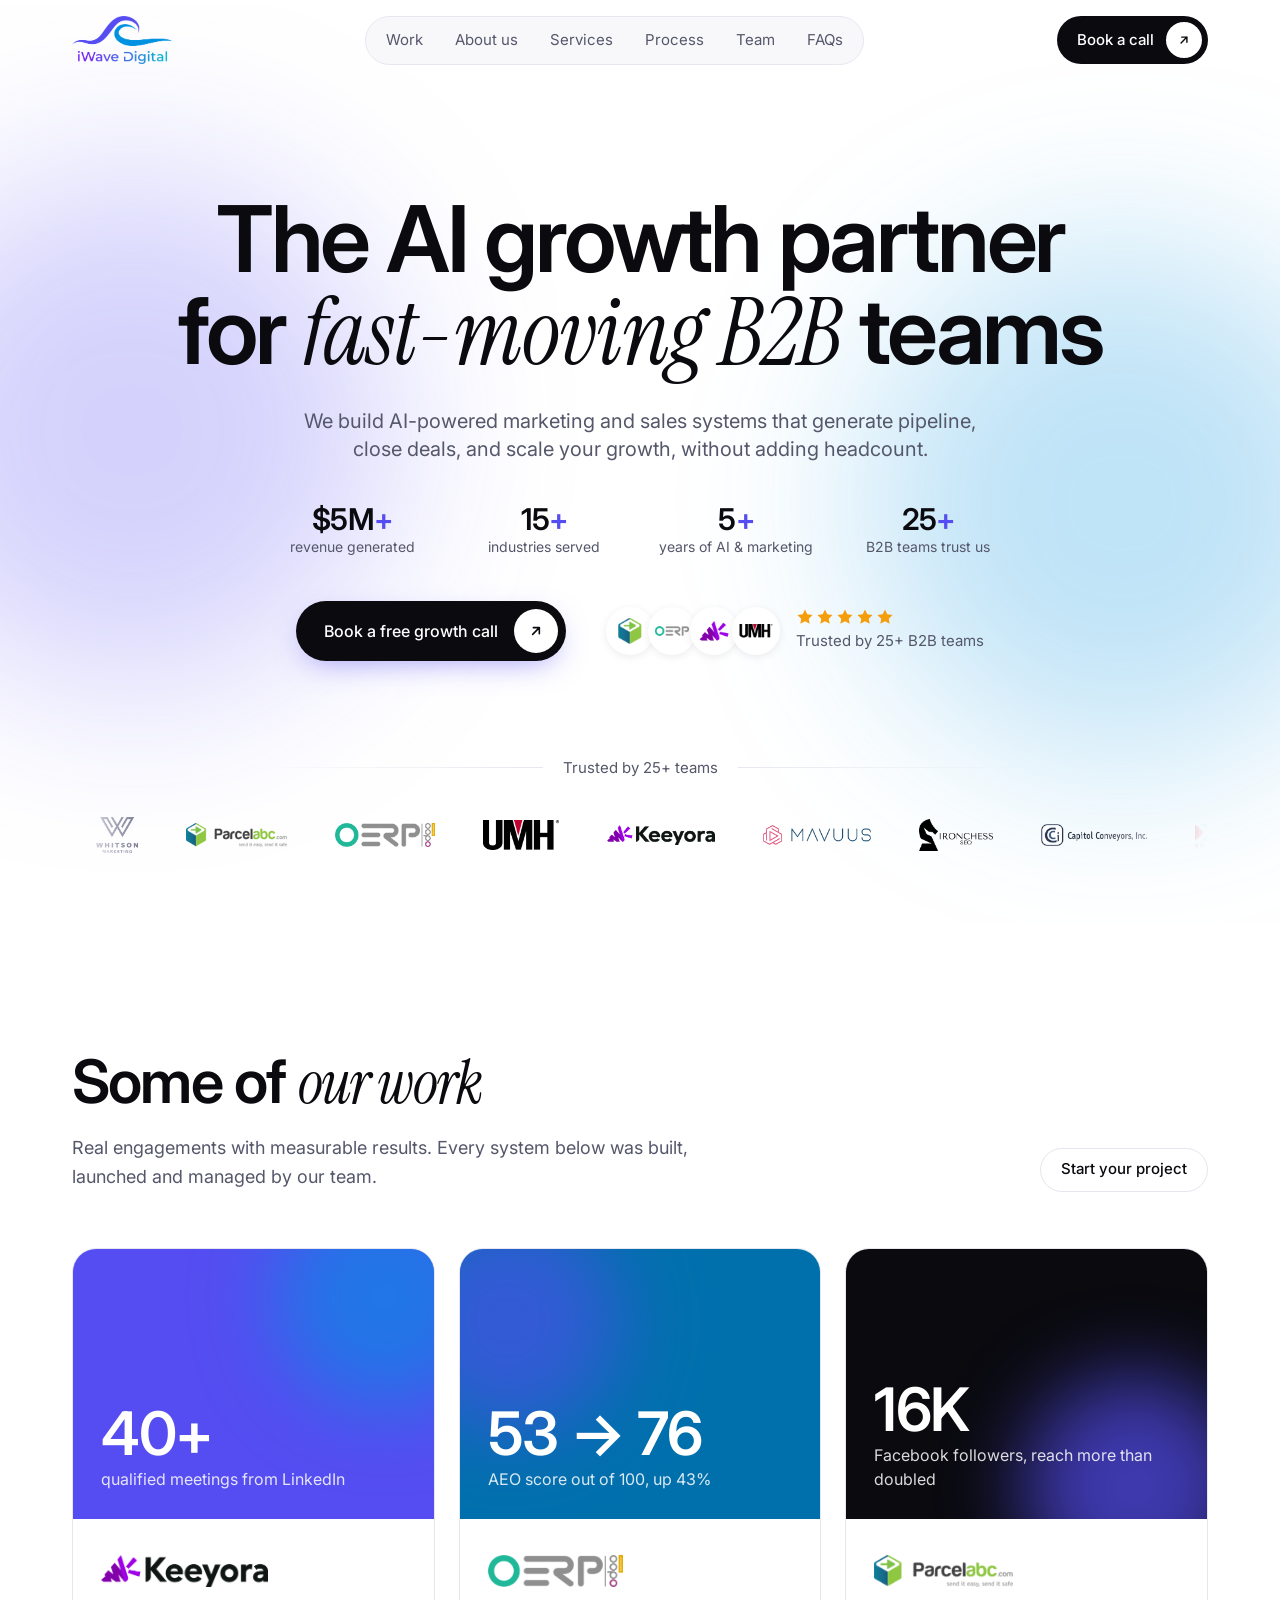
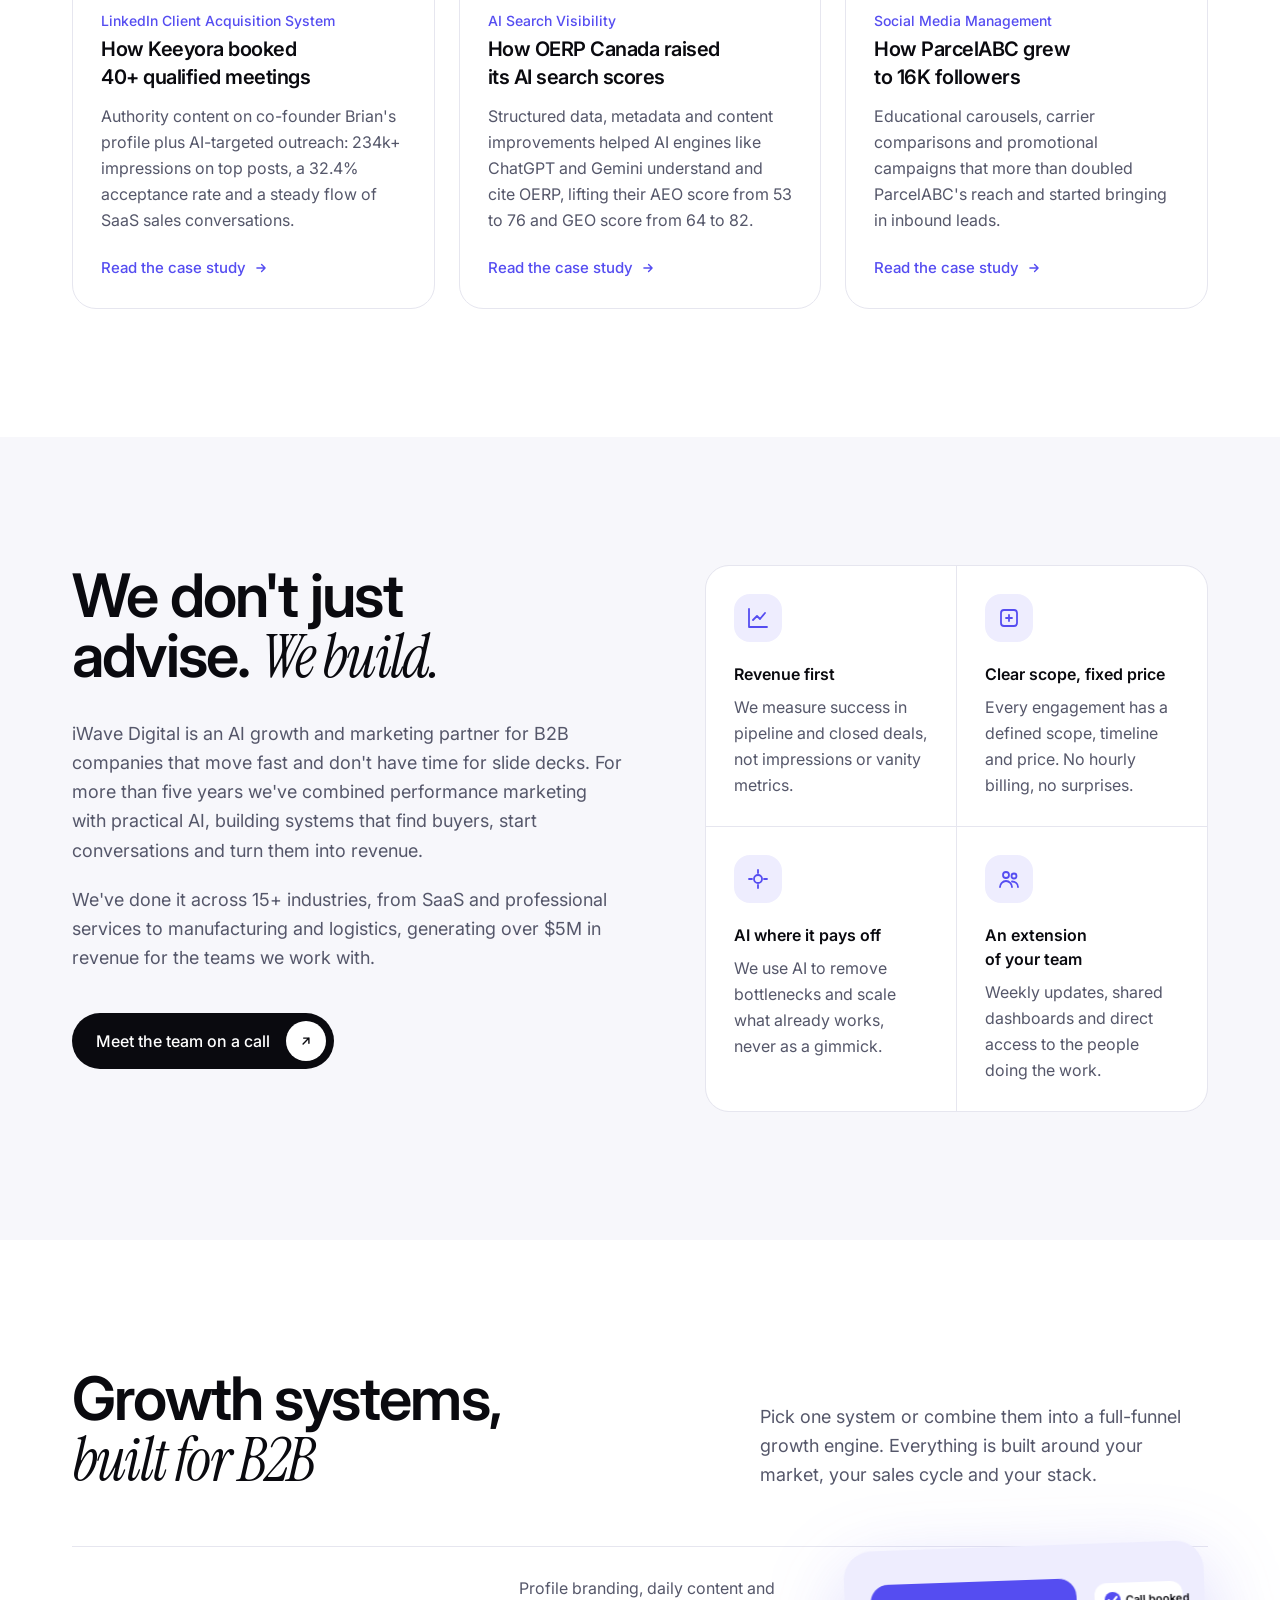
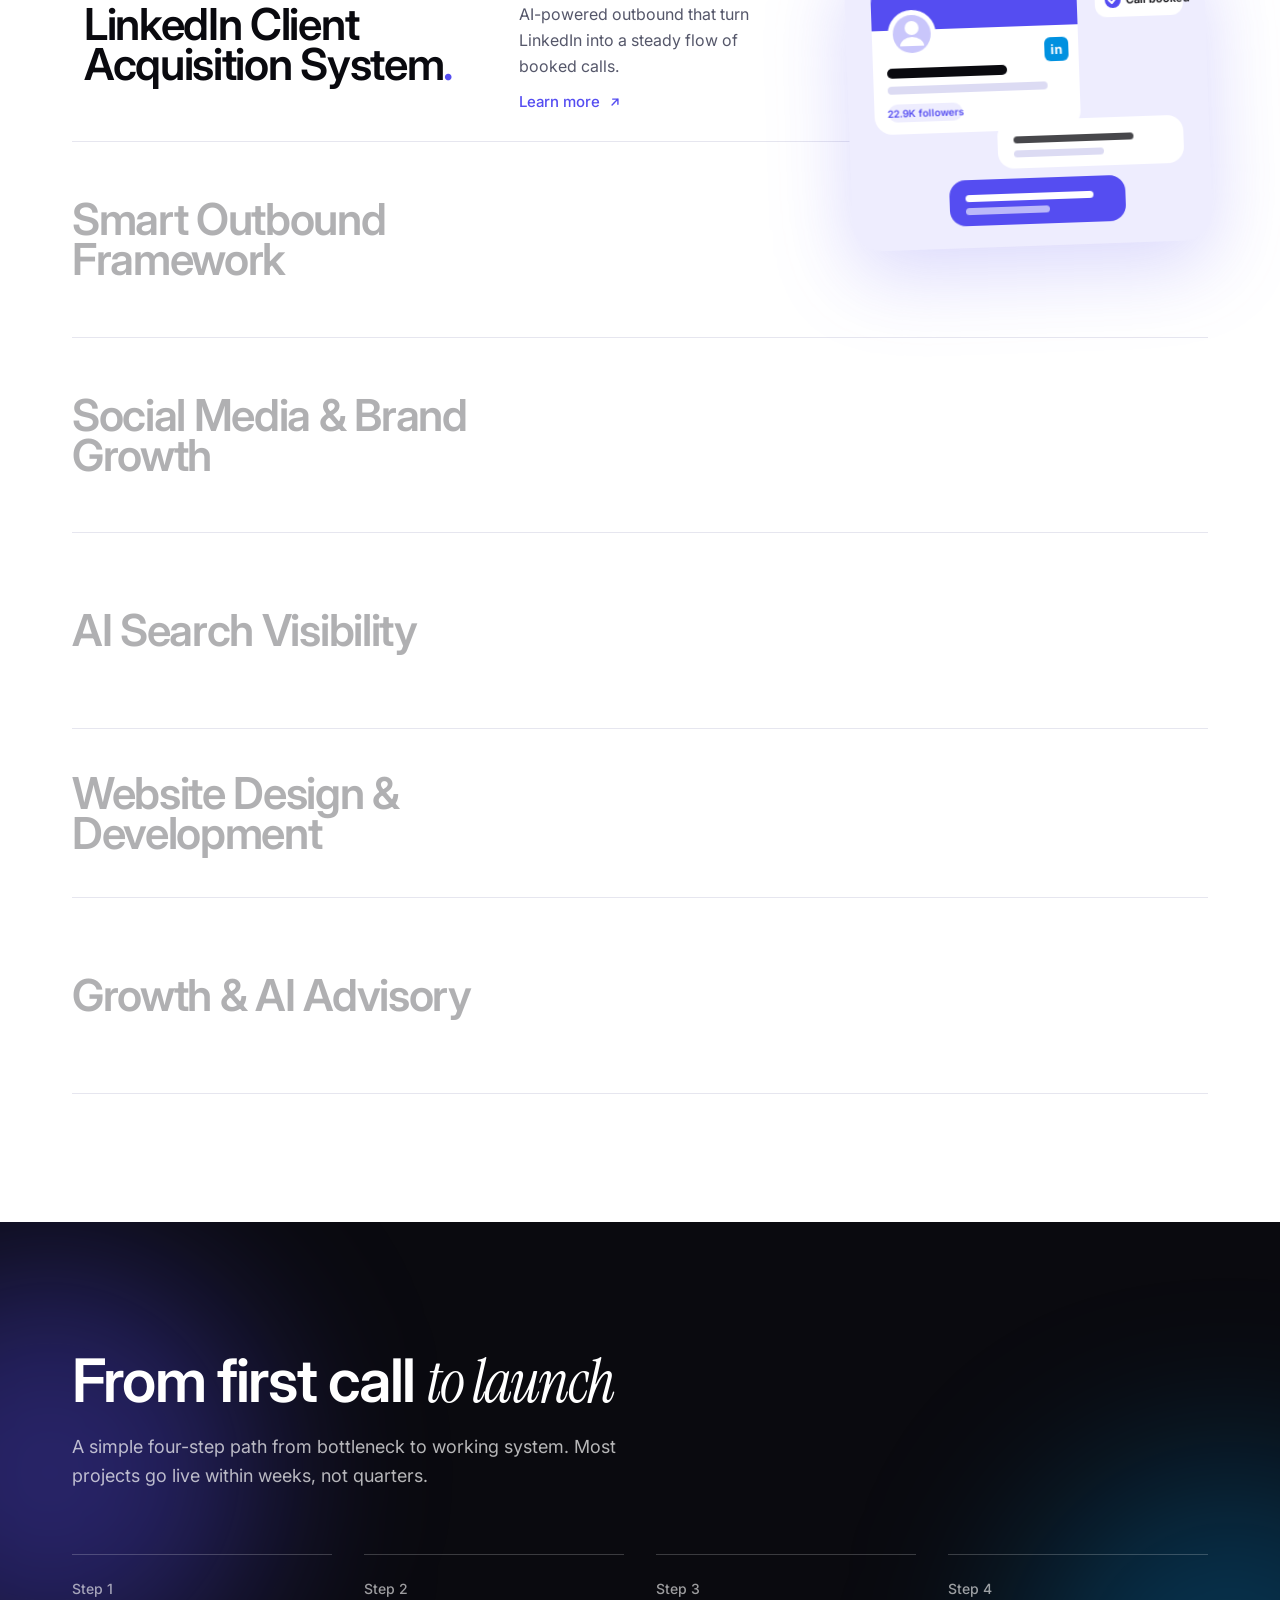
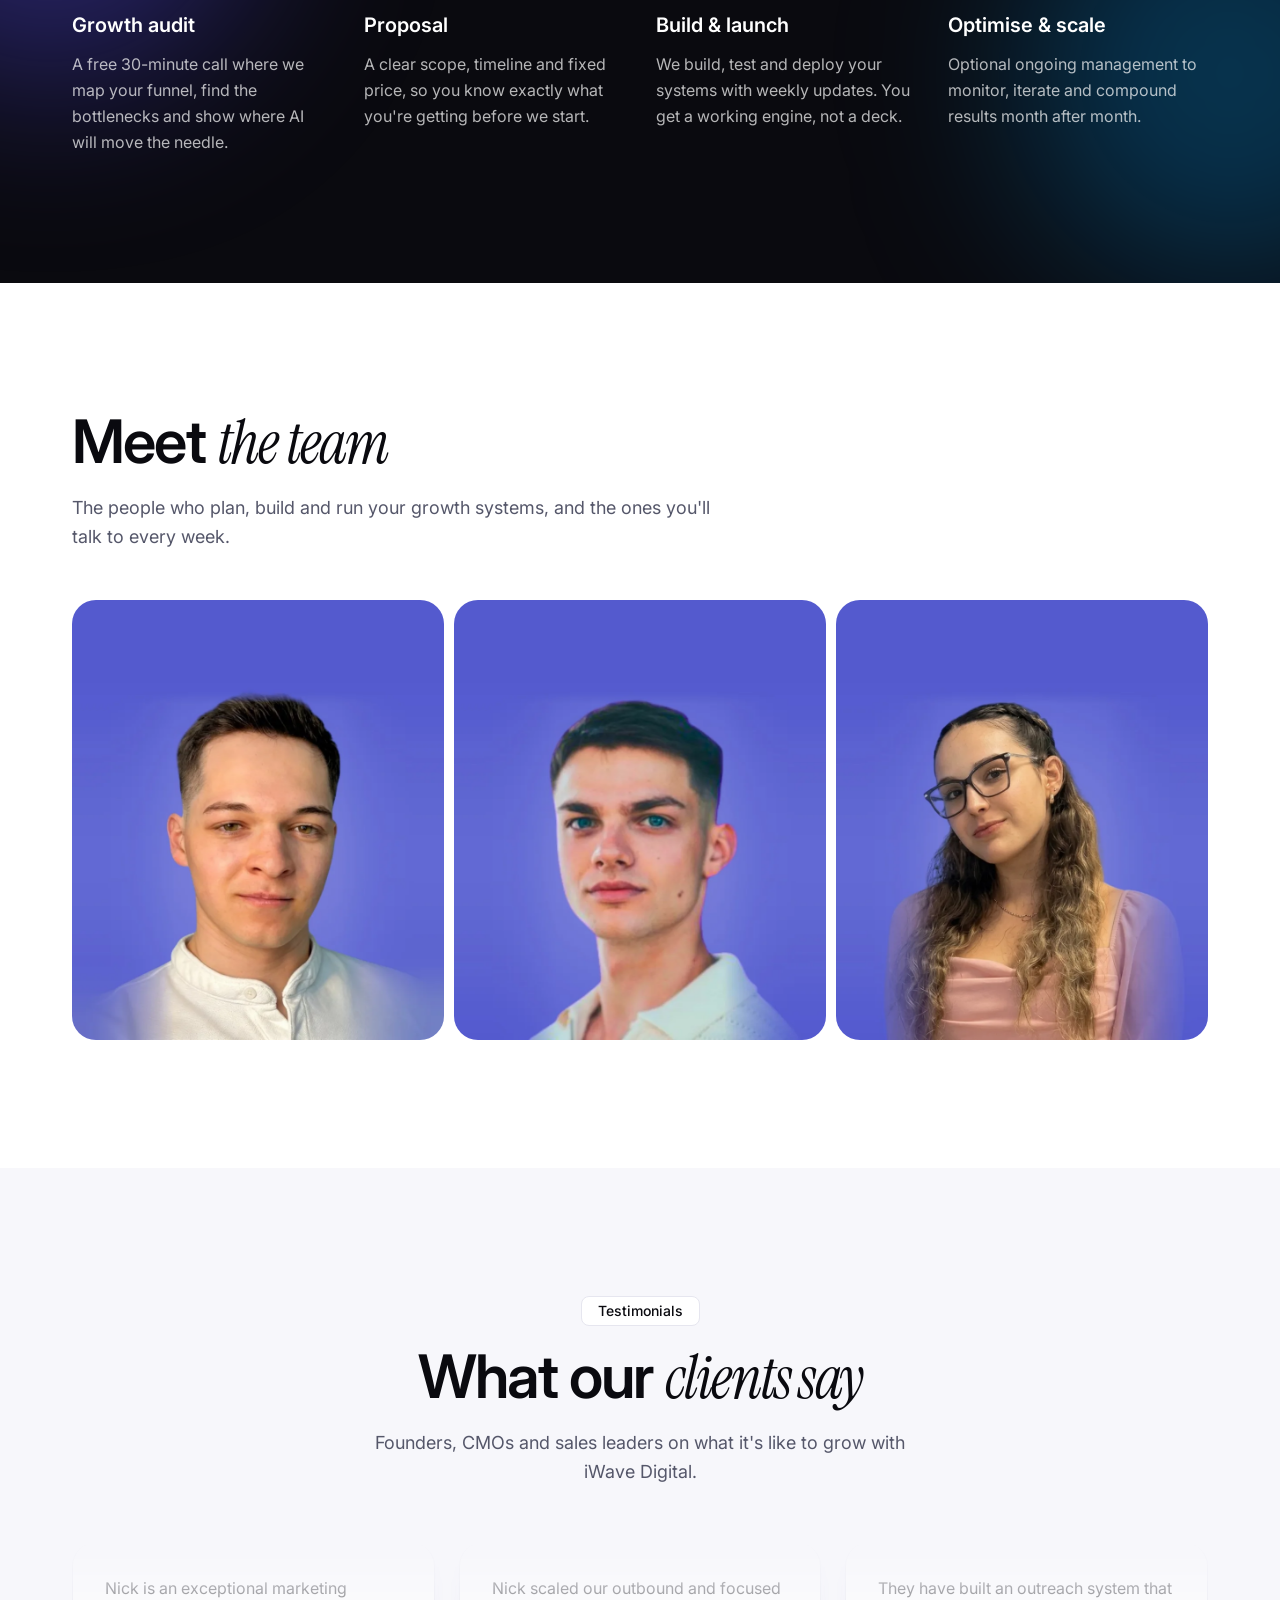
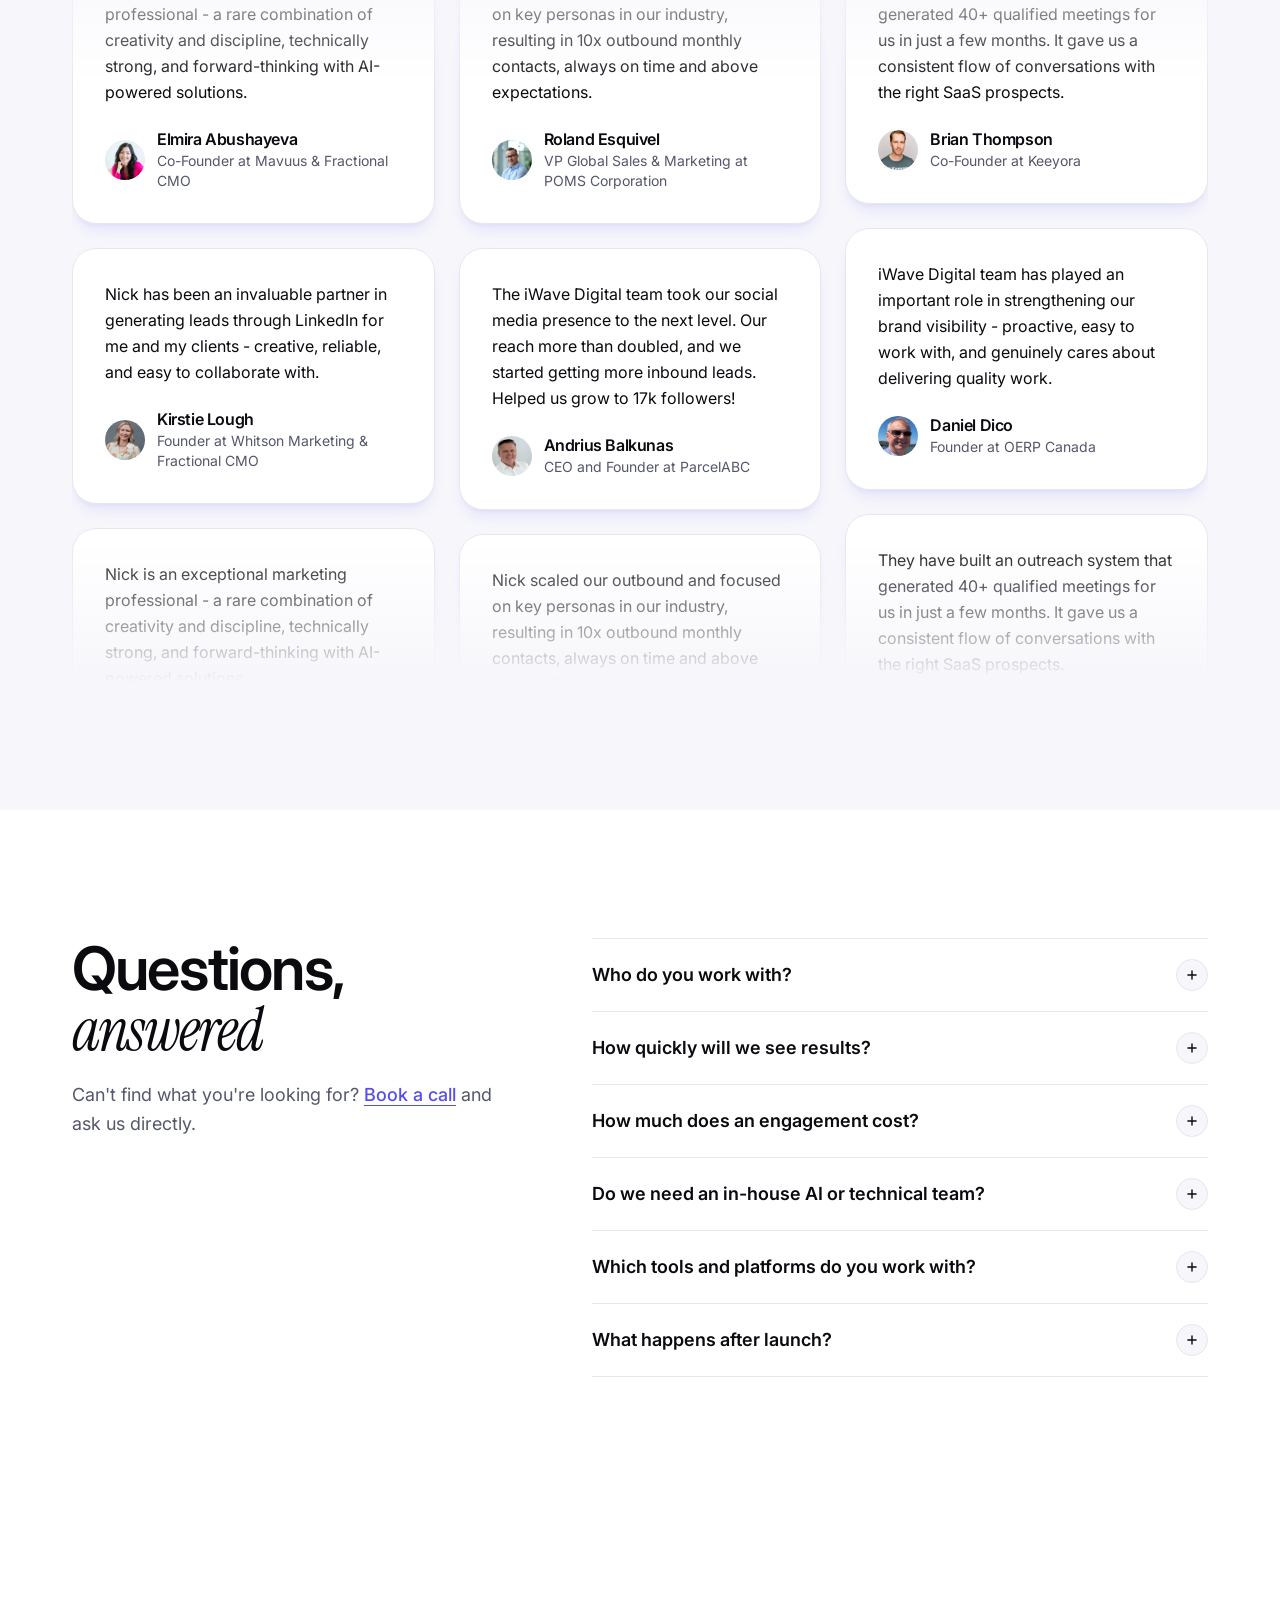
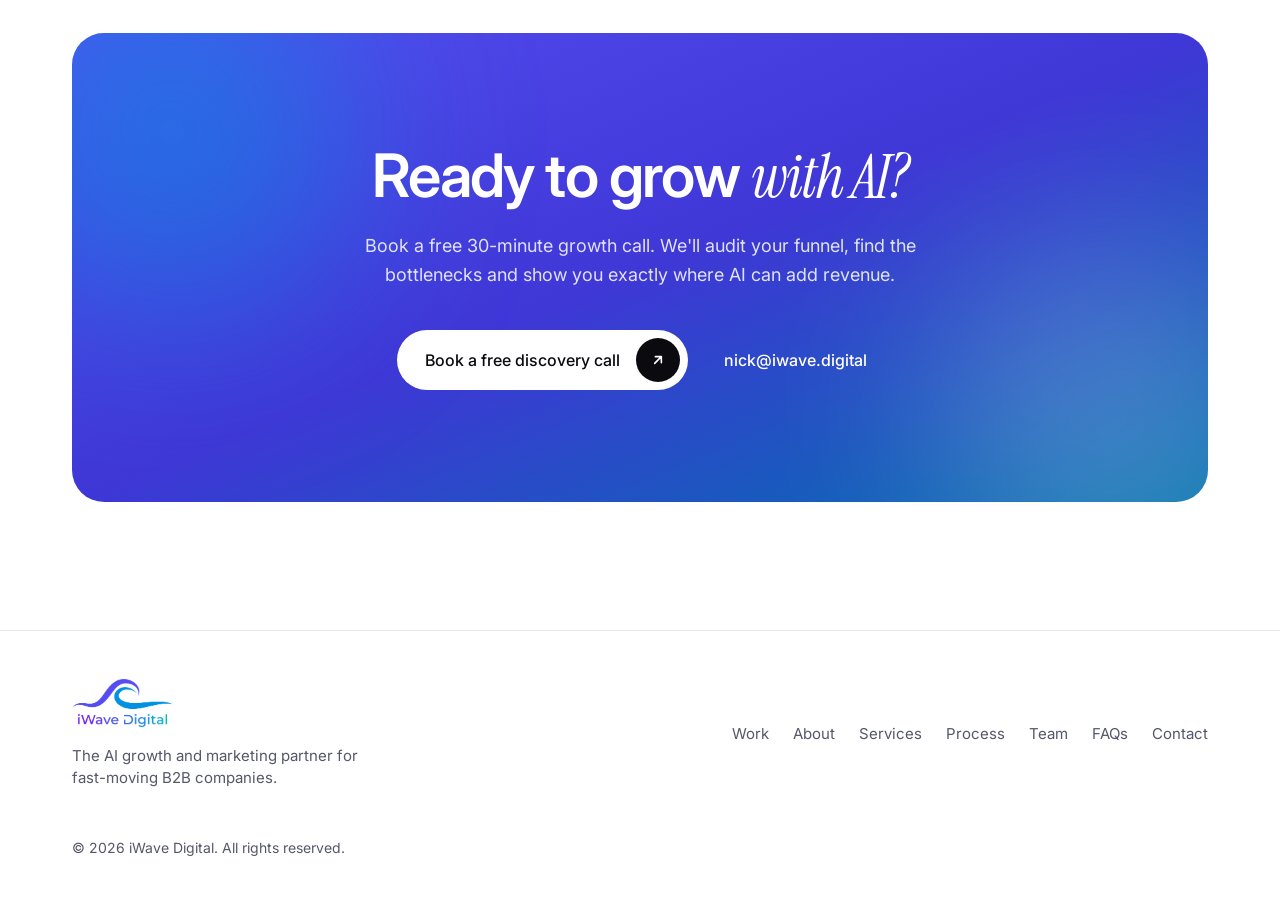
==== commit 31069c9c: "Close FAQs by default and add mobile swipe rows - All FAQ items start closed on every page - Logo ma" ====
--- a/index.html
+++ b/index.html
@@ -66,6 +66,7 @@
             <svg width="14" height="14" viewBox="0 0 24 24" fill="none" stroke="currentColor" stroke-width="2.4" stroke-linecap="round" stroke-linejoin="round"><path d="M7 17 17 7M8 7h9v9"/></svg>
           </span>
         </a>
+        <a href="https://cal.com/iwave-digital/discovery-call" target="_blank" rel="noopener" class="inline-flex h-11 items-center rounded-full bg-ink px-4 text-sm font-medium text-white transition hover:bg-brand sm:hidden">Book a call</a>
         <button type="button" class="flex h-11 w-11 items-center justify-center rounded-full border border-line bg-white lg:hidden" aria-controls="mobile-menu" aria-expanded="false" aria-label="Open menu" data-menu-btn>
           <svg width="20" height="20" viewBox="0 0 24 24" fill="none" stroke="currentColor" stroke-width="2" stroke-linecap="round" aria-hidden="true"><path d="M4 7h16M4 12h16M4 17h16"/></svg>
         </button>
@@ -92,7 +93,7 @@
       <div class="glow left-[-10%] top-[18%] h-[520px] w-[520px] bg-brand/25" aria-hidden="true"></div>
       <div class="glow right-[-8%] top-[26%] h-[520px] w-[520px] bg-sky/25" aria-hidden="true"></div>
 
-      <div class="relative mx-auto max-w-site px-4 pb-16 pt-20 text-center sm:px-6 sm:pt-28 lg:px-8">
+      <div class="relative mx-auto max-w-site px-4 pb-10 pt-12 text-center sm:px-6 sm:pb-16 sm:pt-28 lg:px-8">
         <h1 class="rise mx-auto max-w-5xl text-[44px] font-semibold leading-[1.02] tracking-[-0.035em] sm:text-7xl lg:text-[92px]">
           The AI growth partner for
           <span class="font-serif font-normal italic tracking-[-0.01em]">fast-moving B2B</span> teams
@@ -103,19 +104,19 @@
 
         <dl class="rise rise-3 mx-auto mt-10 grid max-w-3xl grid-cols-2 gap-y-7 sm:grid-cols-4" aria-label="iWave Digital in numbers">
           <div class="flex flex-col-reverse items-center px-2">
-            <dt class="mt-0.5 text-[13px] text-muted sm:text-sm">revenue generated</dt>
+            <dt class="mt-0.5 text-sm text-muted">revenue generated</dt>
             <dd class="text-2xl font-semibold tracking-tight sm:text-[30px]">$5M<span class="text-brand">+</span></dd>
           </div>
           <div class="flex flex-col-reverse items-center px-2">
-            <dt class="mt-0.5 text-[13px] text-muted sm:text-sm">industries served</dt>
+            <dt class="mt-0.5 text-sm text-muted">industries served</dt>
             <dd class="text-2xl font-semibold tracking-tight sm:text-[30px]">15<span class="text-brand">+</span></dd>
           </div>
           <div class="flex flex-col-reverse items-center px-2">
-            <dt class="mt-0.5 text-[13px] text-muted sm:text-sm">years of AI &amp; marketing</dt>
+            <dt class="mt-0.5 text-sm text-muted">years of AI &amp; marketing</dt>
             <dd class="text-2xl font-semibold tracking-tight sm:text-[30px]">5<span class="text-brand">+</span></dd>
           </div>
           <div class="flex flex-col-reverse items-center px-2">
-            <dt class="mt-0.5 text-[13px] text-muted sm:text-sm">B2B teams trust us</dt>
+            <dt class="mt-0.5 text-sm text-muted">B2B teams trust us</dt>
             <dd class="text-2xl font-semibold tracking-tight sm:text-[30px]">25<span class="text-brand">+</span></dd>
           </div>
         </dl>
@@ -128,7 +129,7 @@
             </span>
           </a>
 
-          <div class="flex items-center gap-4 text-left">
+          <div class="flex flex-col items-center gap-3 text-center sm:flex-row sm:gap-4 sm:text-left">
             <div class="flex -space-x-1.5">
               <img src="assets/marks/parcelabc.webp" alt="ParcelABC" title="ParcelABC" width="48" height="48" class="h-12 w-12 rounded-full border-2 border-white bg-white shadow-[0_2px_8px_rgba(10,10,15,.08)]" />
               <img src="assets/marks/oerp-canada.webp" alt="OERP Canada" title="OERP Canada" width="48" height="48" class="h-12 w-12 rounded-full border-2 border-white bg-white shadow-[0_2px_8px_rgba(10,10,15,.08)]" />
@@ -136,7 +137,7 @@
               <img src="assets/marks/umh.webp" alt="UMH" title="UMH" width="48" height="48" class="h-12 w-12 rounded-full border-2 border-white bg-white shadow-[0_2px_8px_rgba(10,10,15,.08)]" />
             </div>
             <div>
-              <div class="flex gap-0.5 text-[#F59E0B]" role="img" aria-label="Rated 5 out of 5">
+              <div class="flex justify-center gap-0.5 text-[#F59E0B] sm:justify-start" role="img" aria-label="Rated 5 out of 5">
                 <svg width="18" height="18" viewBox="0 0 24 24" fill="currentColor" aria-hidden="true"><path d="m12 2 3.1 6.3 6.9 1-5 4.9 1.2 6.8L12 17.8 5.8 21l1.2-6.8-5-4.9 6.9-1z"/></svg>
                 <svg width="18" height="18" viewBox="0 0 24 24" fill="currentColor" aria-hidden="true"><path d="m12 2 3.1 6.3 6.9 1-5 4.9 1.2 6.8L12 17.8 5.8 21l1.2-6.8-5-4.9 6.9-1z"/></svg>
                 <svg width="18" height="18" viewBox="0 0 24 24" fill="currentColor" aria-hidden="true"><path d="m12 2 3.1 6.3 6.9 1-5 4.9 1.2 6.8L12 17.8 5.8 21l1.2-6.8-5-4.9 6.9-1z"/></svg>
@@ -149,7 +150,7 @@
         </div>
 
         <!-- Logo marquee -->
-        <div class="rise rise-4 mt-24">
+        <div class="rise rise-4 mt-14 sm:mt-24">
           <div class="mx-auto flex max-w-3xl items-center gap-5 text-[15px] text-muted">
             <span class="h-px flex-1 bg-gradient-to-r from-transparent to-line" aria-hidden="true"></span>
             <p>Trusted by 25+ teams</p>
@@ -185,7 +186,7 @@
     </section>
 
     <!-- ============ CASE STUDIES ============ -->
-    <section id="work" class="py-24 sm:py-32">
+    <section id="work" class="py-16 sm:py-32">
       <div class="mx-auto max-w-site px-4 sm:px-6 lg:px-8">
         <div class="flex flex-col justify-between gap-6 md:flex-row md:items-end">
           <div class="max-w-2xl">
@@ -195,11 +196,11 @@
           <a href="https://cal.com/iwave-digital/discovery-call" target="_blank" rel="noopener" class="inline-flex h-11 items-center gap-2 self-start rounded-full border border-line px-5 text-[15px] font-medium transition hover:border-ink md:self-auto">Start your project</a>
         </div>
 
-        <div class="mt-14 grid gap-6 lg:grid-cols-3">
+        <div class="swipe-row -mx-4 mt-10 flex snap-x snap-mandatory gap-4 overflow-x-auto px-4 pb-2 sm:-mx-6 sm:mt-14 sm:px-6 lg:mx-0 lg:grid lg:grid-cols-3 lg:gap-6 lg:overflow-visible lg:px-0 lg:pb-0">
           <a href="services/linkedin-client-acquisition.html#case-study" class="group flex flex-col overflow-hidden rounded-3xl border border-line bg-white transition hover:-translate-y-1 hover:shadow-[0_24px_60px_-30px_rgba(85,77,241,.45)]">
-            <div class="relative flex aspect-[4/3] flex-col justify-end overflow-hidden bg-brand p-7 text-white">
+            <div class="relative flex aspect-[16/9] flex-col justify-end overflow-hidden sm:aspect-[4/3] bg-brand p-7 text-white">
               <div class="absolute -right-16 -top-16 bg-sky/60 h-56 w-56 rounded-full blur-2xl" aria-hidden="true"></div>
-              <p class="relative text-6xl font-semibold tracking-tight">40+</p>
+              <p class="relative text-5xl font-semibold tracking-tight sm:text-6xl">40+</p>
               <p class="relative mt-1 text-white/85">qualified meetings from LinkedIn</p>
             </div>
             <div class="flex flex-1 flex-col p-7">
@@ -212,9 +213,9 @@
           </a>
 
           <a href="services/ai-search-visibility.html#case-study" class="group flex flex-col overflow-hidden rounded-3xl border border-line bg-white transition hover:-translate-y-1 hover:shadow-[0_24px_60px_-30px_rgba(85,77,241,.45)]">
-            <div class="relative flex aspect-[4/3] flex-col justify-end overflow-hidden bg-sky-dark p-7 text-white">
+            <div class="relative flex aspect-[16/9] flex-col justify-end overflow-hidden sm:aspect-[4/3] bg-sky-dark p-7 text-white">
               <div class="absolute -left-16 -top-10 bg-brand/60 h-56 w-56 rounded-full blur-2xl" aria-hidden="true"></div>
-              <p class="relative text-6xl font-semibold tracking-tight">53 → 76</p>
+              <p class="relative text-5xl font-semibold tracking-tight sm:text-6xl">53 → 76</p>
               <p class="relative mt-1 text-white/85">AEO score out of 100, up 43%</p>
             </div>
             <div class="flex flex-1 flex-col p-7">
@@ -227,9 +228,9 @@
           </a>
 
           <a href="services/social-media-brand-growth.html#case-studies" class="group flex flex-col overflow-hidden rounded-3xl border border-line bg-white transition hover:-translate-y-1 hover:shadow-[0_24px_60px_-30px_rgba(85,77,241,.45)]">
-            <div class="relative flex aspect-[4/3] flex-col justify-end overflow-hidden bg-ink p-7 text-white">
+            <div class="relative flex aspect-[16/9] flex-col justify-end overflow-hidden sm:aspect-[4/3] bg-ink p-7 text-white">
               <div class="absolute -bottom-20 -right-10 bg-brand/70 h-56 w-56 rounded-full blur-2xl" aria-hidden="true"></div>
-              <p class="relative text-6xl font-semibold tracking-tight">16K</p>
+              <p class="relative text-5xl font-semibold tracking-tight sm:text-6xl">16K</p>
               <p class="relative mt-1 text-white/85">Facebook followers, reach more than doubled</p>
             </div>
             <div class="flex flex-1 flex-col p-7">
@@ -245,7 +246,7 @@
     </section>
 
     <!-- ============ ABOUT ============ -->
-    <section id="about" class="bg-surface py-24 sm:py-32">
+    <section id="about" class="bg-surface py-16 sm:py-32">
       <div class="mx-auto grid max-w-site gap-14 px-4 sm:px-6 lg:grid-cols-[1.1fr_1fr] lg:gap-20 lg:px-8">
         <div>
           <h2 class="text-4xl font-semibold tracking-[-0.03em] sm:text-6xl">We don't just advise. <span class="font-serif font-normal italic">We build.</span></h2>
@@ -263,36 +264,44 @@
 
         <!-- Principle cards: cursor spotlight, animated icon tile and accent bar on hover/focus/tap -->
         <ul class="grid gap-px overflow-hidden rounded-3xl border border-line bg-line sm:grid-cols-2">
-          <li class="about-card group bg-white p-7" tabindex="0">
-            <span class="about-icon flex h-12 w-12 items-center justify-center rounded-2xl bg-brand-soft text-brand" aria-hidden="true">
+          <li class="about-card group flex gap-4 bg-white p-5 sm:block sm:p-7" tabindex="0">
+            <span class="about-icon flex h-11 w-11 shrink-0 sm:h-12 sm:w-12 items-center justify-center rounded-2xl bg-brand-soft text-brand" aria-hidden="true">
               <svg width="24" height="24" viewBox="0 0 24 24" fill="none" stroke="currentColor" stroke-width="1.8" stroke-linecap="round" stroke-linejoin="round"><path d="M3 3v18h18"/><path class="ab-line" d="m7 14 4-4 3 3 5-6"/><circle class="ab-dot" cx="19" cy="7" r="1.6" fill="currentColor" stroke="none"/></svg>
             </span>
-            <h3 class="mt-5 font-semibold">Revenue first</h3>
-            <p class="mt-2 leading-relaxed text-muted">We measure success in pipeline and closed deals, not impressions or vanity metrics.</p>
+            <div>
+              <h3 class="font-semibold sm:mt-5">Revenue first</h3>
+              <p class="mt-1 leading-relaxed text-muted sm:mt-2">We measure success in pipeline and closed deals, not impressions or vanity metrics.</p>
+            </div>
             <span class="about-bar" aria-hidden="true"></span>
           </li>
-          <li class="about-card group bg-white p-7" tabindex="0">
-            <span class="about-icon flex h-12 w-12 items-center justify-center rounded-2xl bg-brand-soft text-brand" aria-hidden="true">
+          <li class="about-card group flex gap-4 bg-white p-5 sm:block sm:p-7" tabindex="0">
+            <span class="about-icon flex h-11 w-11 shrink-0 sm:h-12 sm:w-12 items-center justify-center rounded-2xl bg-brand-soft text-brand" aria-hidden="true">
               <svg width="24" height="24" viewBox="0 0 24 24" fill="none" stroke="currentColor" stroke-width="1.8" stroke-linecap="round" stroke-linejoin="round"><rect x="4" y="4" width="16" height="16" rx="3"/><path class="ab-plus" d="M9 12h6M12 9v6"/></svg>
             </span>
-            <h3 class="mt-5 font-semibold">Clear scope, fixed price</h3>
-            <p class="mt-2 leading-relaxed text-muted">Every engagement has a defined scope, timeline and price. No hourly billing, no surprises.</p>
+            <div>
+              <h3 class="font-semibold sm:mt-5">Clear scope, fixed price</h3>
+              <p class="mt-1 leading-relaxed text-muted sm:mt-2">Every engagement has a defined scope, timeline and price. No hourly billing, no surprises.</p>
+            </div>
             <span class="about-bar" aria-hidden="true"></span>
           </li>
-          <li class="about-card group bg-white p-7" tabindex="0">
-            <span class="about-icon flex h-12 w-12 items-center justify-center rounded-2xl bg-brand-soft text-brand" aria-hidden="true">
+          <li class="about-card group flex gap-4 bg-white p-5 sm:block sm:p-7" tabindex="0">
+            <span class="about-icon flex h-11 w-11 shrink-0 sm:h-12 sm:w-12 items-center justify-center rounded-2xl bg-brand-soft text-brand" aria-hidden="true">
               <svg width="24" height="24" viewBox="0 0 24 24" fill="none" stroke="currentColor" stroke-width="1.8" stroke-linecap="round" stroke-linejoin="round"><path class="ab-rays" d="M12 3v3M12 18v3M3 12h3M18 12h3"/><circle class="ab-core" cx="12" cy="12" r="4"/></svg>
             </span>
-            <h3 class="mt-5 font-semibold">AI where it pays off</h3>
-            <p class="mt-2 leading-relaxed text-muted">We use AI to remove bottlenecks and scale what already works, never as a gimmick.</p>
+            <div>
+              <h3 class="font-semibold sm:mt-5">AI where it pays off</h3>
+              <p class="mt-1 leading-relaxed text-muted sm:mt-2">We use AI to remove bottlenecks and scale what already works, never as a gimmick.</p>
+            </div>
             <span class="about-bar" aria-hidden="true"></span>
           </li>
-          <li class="about-card group bg-white p-7" tabindex="0">
-            <span class="about-icon flex h-12 w-12 items-center justify-center rounded-2xl bg-brand-soft text-brand" aria-hidden="true">
+          <li class="about-card group flex gap-4 bg-white p-5 sm:block sm:p-7" tabindex="0">
+            <span class="about-icon flex h-11 w-11 shrink-0 sm:h-12 sm:w-12 items-center justify-center rounded-2xl bg-brand-soft text-brand" aria-hidden="true">
               <svg width="24" height="24" viewBox="0 0 24 24" fill="none" stroke="currentColor" stroke-width="1.8" stroke-linecap="round" stroke-linejoin="round"><g class="ab-p1"><circle cx="9" cy="8" r="3"/><path d="M3 20c0-3.3 2.7-6 6-6s6 2.7 6 6"/></g><g class="ab-p2"><circle cx="17" cy="9" r="2.5"/><path d="M15 14.5c3 0 6 1.8 6 5.5"/></g></svg>
             </span>
-            <h3 class="mt-5 font-semibold">An extension of your team</h3>
-            <p class="mt-2 leading-relaxed text-muted">Weekly updates, shared dashboards and direct access to the people doing the work.</p>
+            <div>
+              <h3 class="font-semibold sm:mt-5">An extension of your team</h3>
+              <p class="mt-1 leading-relaxed text-muted sm:mt-2">Weekly updates, shared dashboards and direct access to the people doing the work.</p>
+            </div>
             <span class="about-bar" aria-hidden="true"></span>
           </li>
         </ul>
@@ -301,7 +310,7 @@
 
     <!-- ============ SERVICES ============ -->
     <!-- Hover (desktop) or tap (mobile) a service to highlight it; the illustration card follows the active row. -->
-    <section id="services" class="py-24 sm:py-32">
+    <section id="services" class="py-16 sm:py-32">
       <div class="mx-auto max-w-site px-4 sm:px-6 lg:px-8">
         <div class="flex flex-col justify-between gap-6 lg:flex-row lg:items-end">
           <h2 class="max-w-xl text-4xl font-semibold tracking-[-0.03em] sm:text-6xl">Growth systems, <span class="font-serif font-normal italic">built for B2B</span></h2>
@@ -487,13 +496,13 @@
     </section>
 
     <!-- ============ TEAM ============ -->
-    <section id="team" class="py-24 sm:py-32">
+    <section id="team" class="py-16 sm:py-32">
       <div class="mx-auto max-w-site px-4 sm:px-6 lg:px-8">
         <div class="max-w-2xl">
           <h2 class="text-4xl font-semibold tracking-[-0.03em] sm:text-6xl">Meet <span class="font-serif font-normal italic">the team</span></h2>
           <p class="mt-5 text-lg leading-relaxed text-muted">The people who plan, build and run your growth systems, and the ones you'll talk to every week.</p>
         </div>
-        <ul class="team-gallery mt-12 flex flex-col gap-4 md:h-[440px] md:flex-row md:gap-2.5">
+        <ul class="team-gallery -mx-4 mt-10 flex snap-x snap-mandatory gap-3 overflow-x-auto px-4 pb-2 sm:-mx-6 sm:px-6 md:mx-0 md:mt-12 md:h-[440px] md:snap-none md:gap-2.5 md:overflow-visible md:px-0 md:pb-0" aria-label="Team members">
           <li class="team-card group relative overflow-hidden rounded-3xl bg-brand-soft" tabindex="0">
             <img src="assets/team/nick-wide.webp" alt="" width="1600" height="1000" class="team-img absolute inset-0 h-full w-full object-cover" loading="lazy" />
             <div class="team-caption absolute inset-x-0 bottom-0 bg-gradient-to-t from-ink/80 via-ink/30 to-transparent p-5 pt-20 text-white sm:p-6 sm:pt-24">
@@ -520,7 +529,7 @@
     </section>
 
     <!-- ============ TESTIMONIALS ============ -->
-    <section id="testimonials" class="overflow-hidden bg-surface py-24 sm:py-32">
+    <section id="testimonials" class="overflow-hidden bg-surface py-16 sm:py-32">
       <div class="mx-auto max-w-site px-4 sm:px-6 lg:px-8">
         <div class="mx-auto flex max-w-[560px] flex-col items-center text-center">
           <span class="rounded-lg border border-line bg-white px-4 py-1 text-sm font-medium">Testimonials</span>
@@ -575,13 +584,13 @@
           </li>
         </ul>
 
-        <div class="t-columns mt-14 hidden max-h-[740px] justify-center gap-6 overflow-hidden" aria-hidden="true" data-t-columns></div>
+        <div class="t-columns mt-14 hidden max-h-[560px] justify-center md:max-h-[740px] gap-6 overflow-hidden" aria-hidden="true" data-t-columns></div>
 
       </div>
     </section>
 
     <!-- ============ FAQ ============ -->
-    <section id="faq" class="py-24 sm:py-32">
+    <section id="faq" class="py-16 sm:py-32">
       <div class="mx-auto grid max-w-site gap-12 px-4 sm:px-6 lg:grid-cols-[1fr_1.4fr] lg:gap-20 lg:px-8">
         <div>
           <h2 class="text-4xl font-semibold tracking-[-0.03em] sm:text-6xl">Questions, <span class="font-serif font-normal italic">answered</span></h2>
@@ -589,7 +598,7 @@
         </div>
 
         <div class="divide-y divide-line border-y border-line">
-          <details class="group py-2" open>
+          <details class="group py-2">
             <summary class="flex min-h-[56px] cursor-pointer items-center justify-between gap-6 py-3 text-lg font-semibold">
               Who do you work with?
               <span class="faq-icon flex h-8 w-8 shrink-0 items-center justify-center rounded-full border border-line bg-surface transition" aria-hidden="true"><svg width="14" height="14" viewBox="0 0 24 24" fill="none" stroke="currentColor" stroke-width="2.4" stroke-linecap="round"><path d="M12 5v14M5 12h14"/></svg></span>
@@ -636,7 +645,7 @@
     </section>
 
     <!-- ============ CONTACT ============ -->
-    <section id="contact" class="py-24 sm:py-32">
+    <section id="contact" class="py-16 sm:py-32">
       <div class="mx-auto max-w-site px-4 sm:px-6 lg:px-8">
         <div class="relative overflow-hidden rounded-[32px] bg-gradient-to-br from-brand via-brand-dark to-sky-dark px-6 py-20 text-center text-white sm:px-12 sm:py-28">
           <div class="glow -left-20 -top-20 h-[360px] w-[360px] bg-sky/50" aria-hidden="true"></div>
@@ -669,14 +678,14 @@
         <p class="mt-3 max-w-xs text-[15px] text-muted">The AI growth and marketing partner for fast-moving B2B companies.</p>
       </div>
       <nav aria-label="Footer">
-        <ul class="flex flex-wrap gap-x-6 gap-y-2 text-[15px] text-muted">
-          <li><a href="#work" class="hover:text-ink">Work</a></li>
-          <li><a href="#about" class="hover:text-ink">About</a></li>
-          <li><a href="#services" class="hover:text-ink">Services</a></li>
-          <li><a href="#process" class="hover:text-ink">Process</a></li>
-          <li><a href="#team" class="hover:text-ink">Team</a></li>
-          <li><a href="#faq" class="hover:text-ink">FAQs</a></li>
-          <li><a href="#contact" class="hover:text-ink">Contact</a></li>
+        <ul class="-my-3 flex flex-wrap gap-x-6 text-[15px] text-muted">
+          <li><a href="#work" class="inline-block py-3 hover:text-ink">Work</a></li>
+          <li><a href="#about" class="inline-block py-3 hover:text-ink">About</a></li>
+          <li><a href="#services" class="inline-block py-3 hover:text-ink">Services</a></li>
+          <li><a href="#process" class="inline-block py-3 hover:text-ink">Process</a></li>
+          <li><a href="#team" class="inline-block py-3 hover:text-ink">Team</a></li>
+          <li><a href="#faq" class="inline-block py-3 hover:text-ink">FAQs</a></li>
+          <li><a href="#contact" class="inline-block py-3 hover:text-ink">Contact</a></li>
         </ul>
       </nav>
     </div>
@@ -739,15 +748,22 @@
         tCols.appendChild(col);
       });
     };
-    if (reduce) {
-      // Still grid instead of motion
-      tList.className = 'mt-14 grid gap-6 md:grid-cols-2 lg:grid-cols-3';
-    } else {
-      tCols.classList.remove('hidden');
-      tCols.classList.add('flex');
-      buildColumns();
-      window.addEventListener('resize', buildColumns);
-    }
+    // Phones get a swipeable row; tablets and desktops get the moving columns (or a still grid with reduced motion)
+    const tLayout = () => {
+      if (window.innerWidth < 768) {
+        tList.className = 'swipe-row -mx-4 mt-10 flex snap-x snap-mandatory gap-4 overflow-x-auto px-4 pb-2 sm:-mx-6 sm:px-6';
+        tCols.classList.add('hidden'); tCols.classList.remove('flex');
+      } else if (reduce) {
+        tList.className = 'mt-14 grid gap-6 md:grid-cols-2 lg:grid-cols-3';
+        tCols.classList.add('hidden'); tCols.classList.remove('flex');
+      } else {
+        tList.className = 'sr-only';
+        tCols.classList.remove('hidden'); tCols.classList.add('flex');
+        buildColumns();
+      }
+    };
+    tLayout();
+    window.addEventListener('resize', tLayout);
 
     // Services list: hover/focus highlights a row and moves the illustration card next to it.
     // On touch screens the first tap opens a row (showing its illustration), the second follows the link.
--- a/assets/site.css
+++ b/assets/site.css
@@ -7,11 +7,12 @@
 .glow { position: absolute; border-radius: 9999px; filter: blur(90px); pointer-events: none; }
 
 /* Logo marquee */
-.marquee { mask-image: linear-gradient(to right, transparent, #000 10%, #000 90%, transparent); }
+.marquee { -webkit-mask-image: linear-gradient(to right, transparent, #000 10%, #000 90%, transparent); mask-image: linear-gradient(to right, transparent, #000 10%, #000 90%, transparent); }
 .marquee-track { display: flex; width: max-content; animation: scroll 26s linear infinite; }
-.marquee[data-paused="true"] .marquee-track,
-.marquee:hover .marquee-track,
-.marquee:focus-within .marquee-track { animation-play-state: paused; }
+/* Pause on hover only for real pointers: iOS treats a touch as a "sticky" hover, which froze the strip on phones */
+@media (hover: hover) and (pointer: fine) {
+  .marquee:hover .marquee-track { animation-play-state: paused; }
+}
 @keyframes scroll { to { transform: translateX(-50%); } }
 
 /* Hero entrance: one orchestrated moment on load */
@@ -20,12 +21,14 @@
 @keyframes rise { to { opacity: 1; transform: none; } }
 
 /* Testimonial columns: each track holds 3 copies of its cards and moves up by one copy for a seamless loop */
-.t-columns { mask-image: linear-gradient(to bottom, transparent, #000 20%, #000 80%, transparent); }
+.t-columns { -webkit-mask-image: linear-gradient(to bottom, transparent, #000 20%, #000 80%, transparent); mask-image: linear-gradient(to bottom, transparent, #000 20%, #000 80%, transparent); }
 .t-track { display: flex; flex-direction: column; animation: t-scroll var(--t-duration, 25s) linear infinite; }
 @keyframes t-scroll { to { transform: translateY(-33.3333%); } }
 
 /* Team gallery: on desktop hover/focus, the active photo expands and the others narrow and blur */
-.team-card { aspect-ratio: 4 / 3; outline: none; }
+.team-card { flex: 0 0 78%; aspect-ratio: 4 / 5; scroll-snap-align: center; outline: none; }
+.team-gallery { scrollbar-width: none; }
+.team-gallery::-webkit-scrollbar { display: none; }
 .team-card:focus-visible { box-shadow: 0 0 0 3px #fff, 0 0 0 5px #554DF1; }
 .team-img { object-position: center bottom; transition: filter .5s ease, transform .6s ease; }
 @media (min-width: 768px) {
@@ -88,6 +91,12 @@
 @keyframes ab-pulse { 0%, 100% { transform: scale(1); } 50% { transform: scale(.7); } }
 @keyframes ab-bob { 0%, 100% { transform: translateY(0); } 50% { transform: translateY(-2px); } }
 
+/* Swipe rows (phones/tablets): case studies and testimonials scroll sideways like the team row */
+.swipe-row { scrollbar-width: none; -webkit-overflow-scrolling: touch; }
+.swipe-row::-webkit-scrollbar { display: none; }
+.swipe-row > * { flex: 0 0 84%; scroll-snap-align: center; }
+@media (min-width: 640px) { .swipe-row > * { flex-basis: 60%; } }
+
 /* FAQ accordion */
 details > summary { list-style: none; }
 details > summary::-webkit-details-marker { display: none; }
